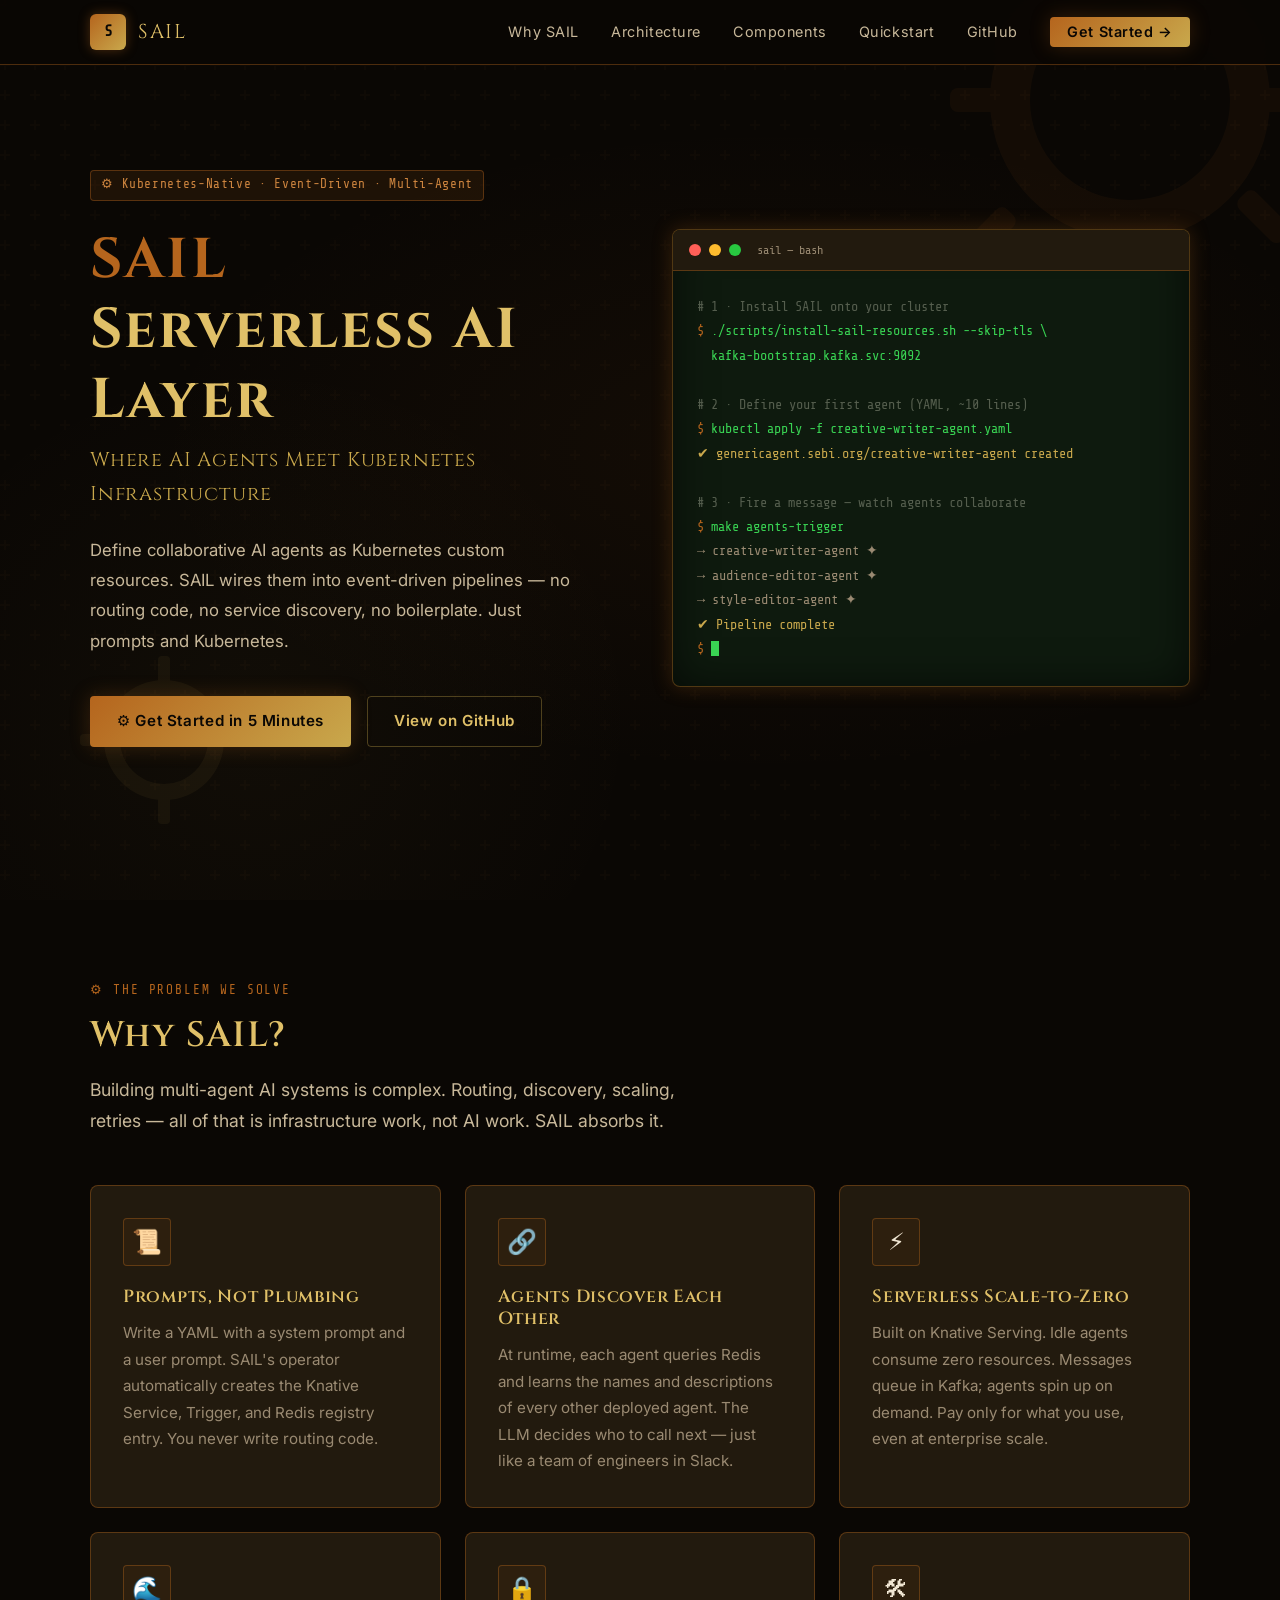
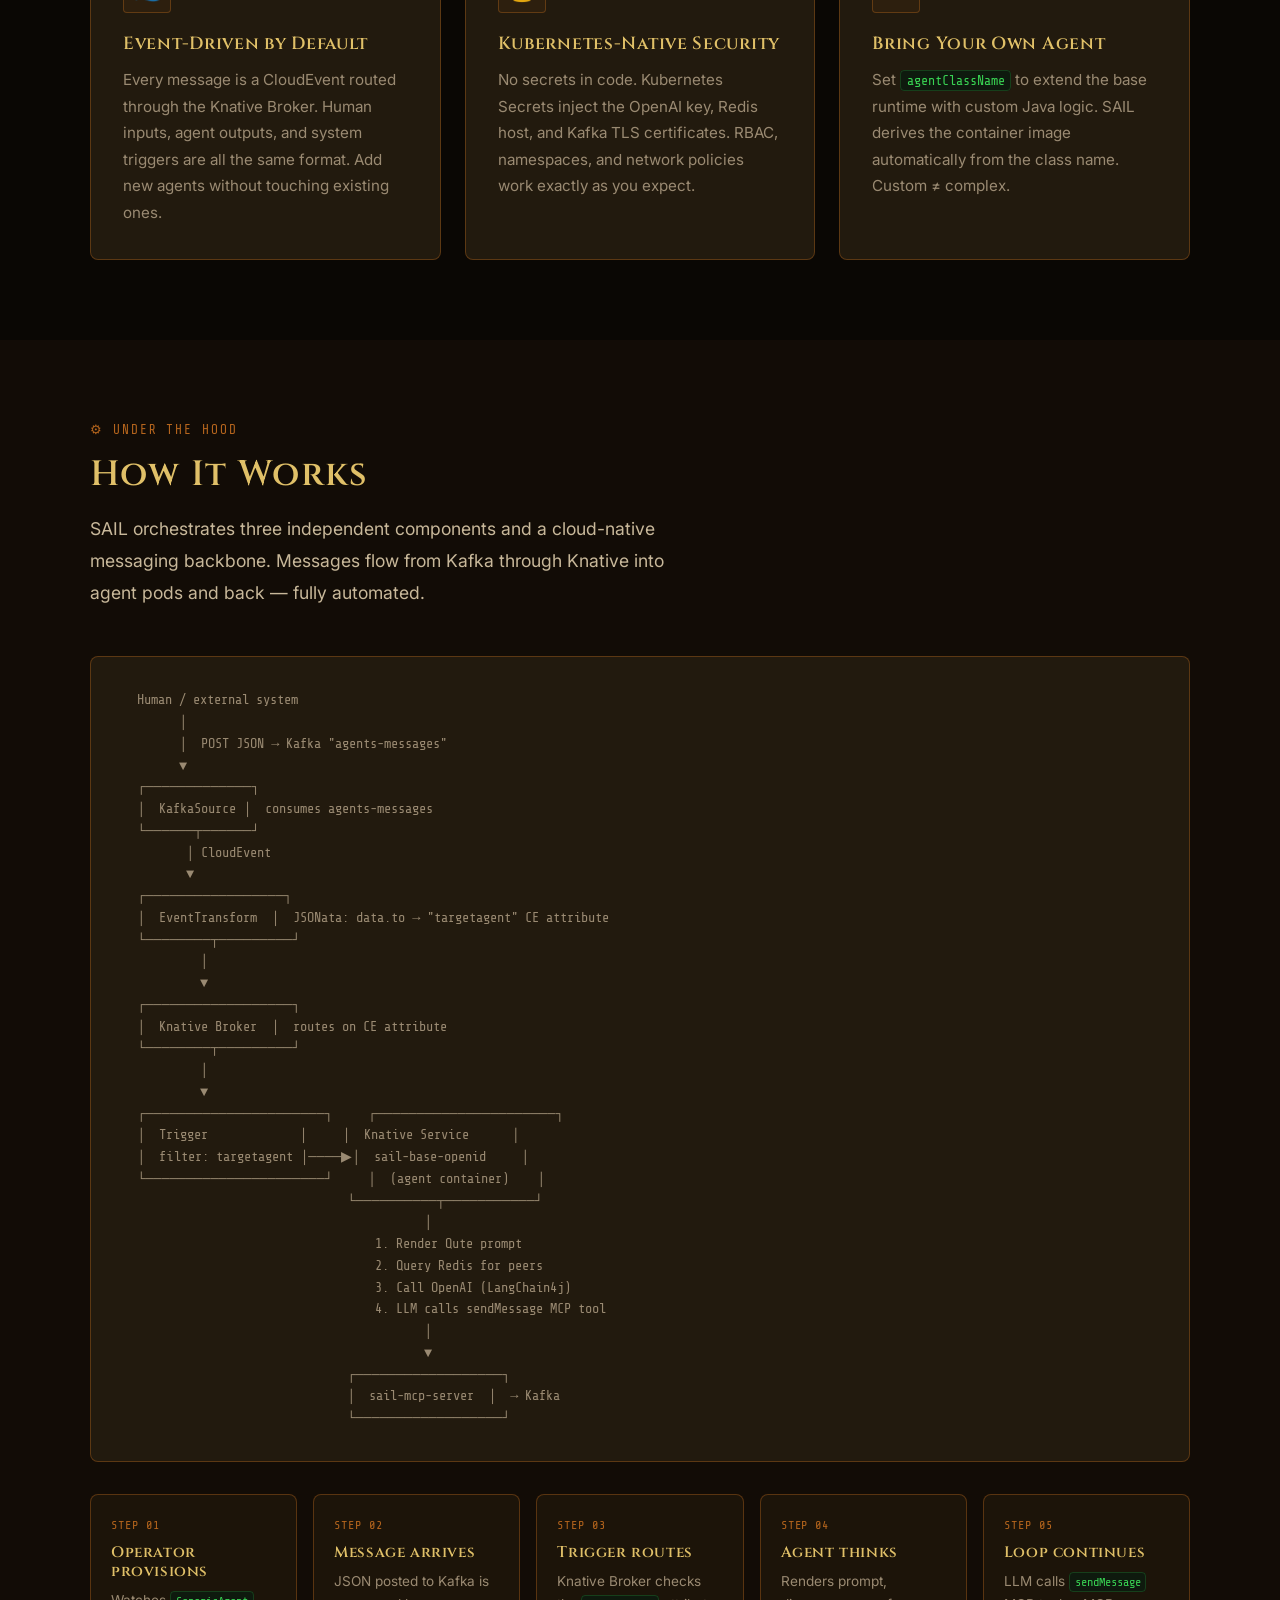
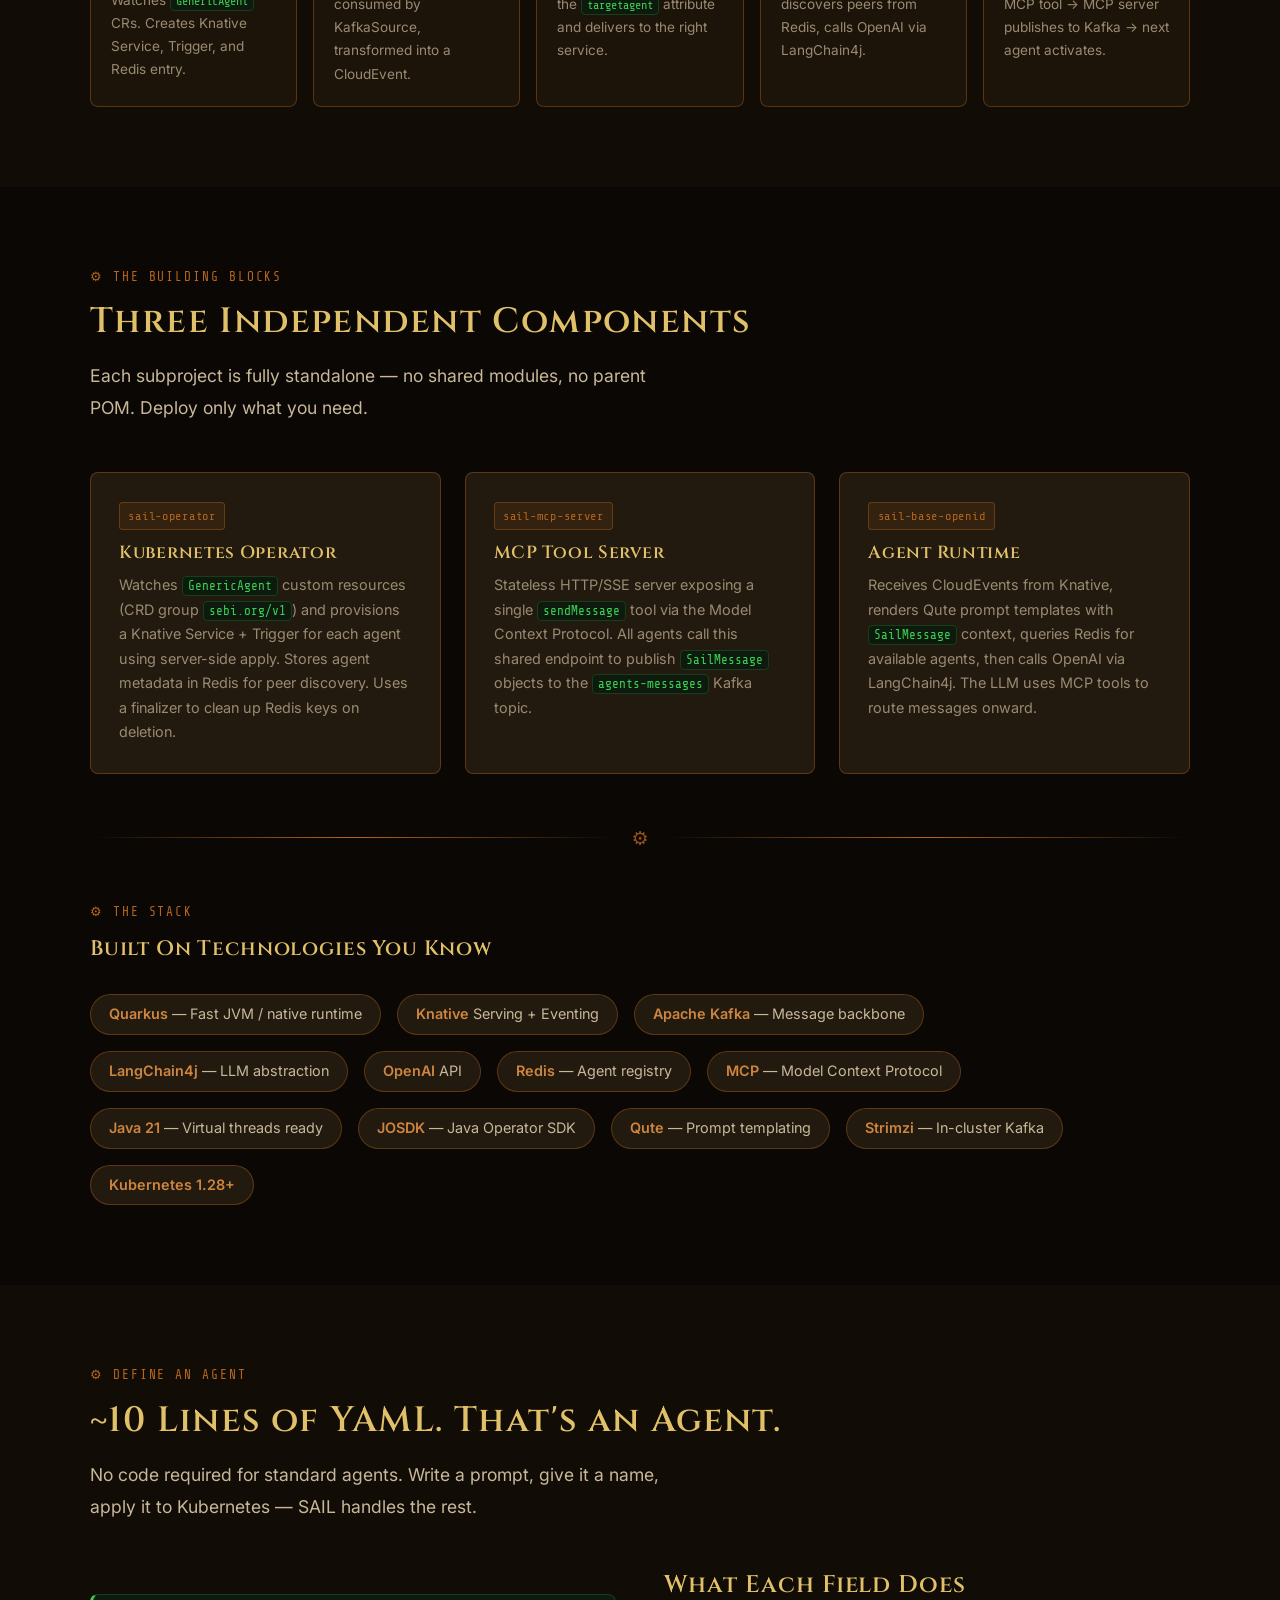
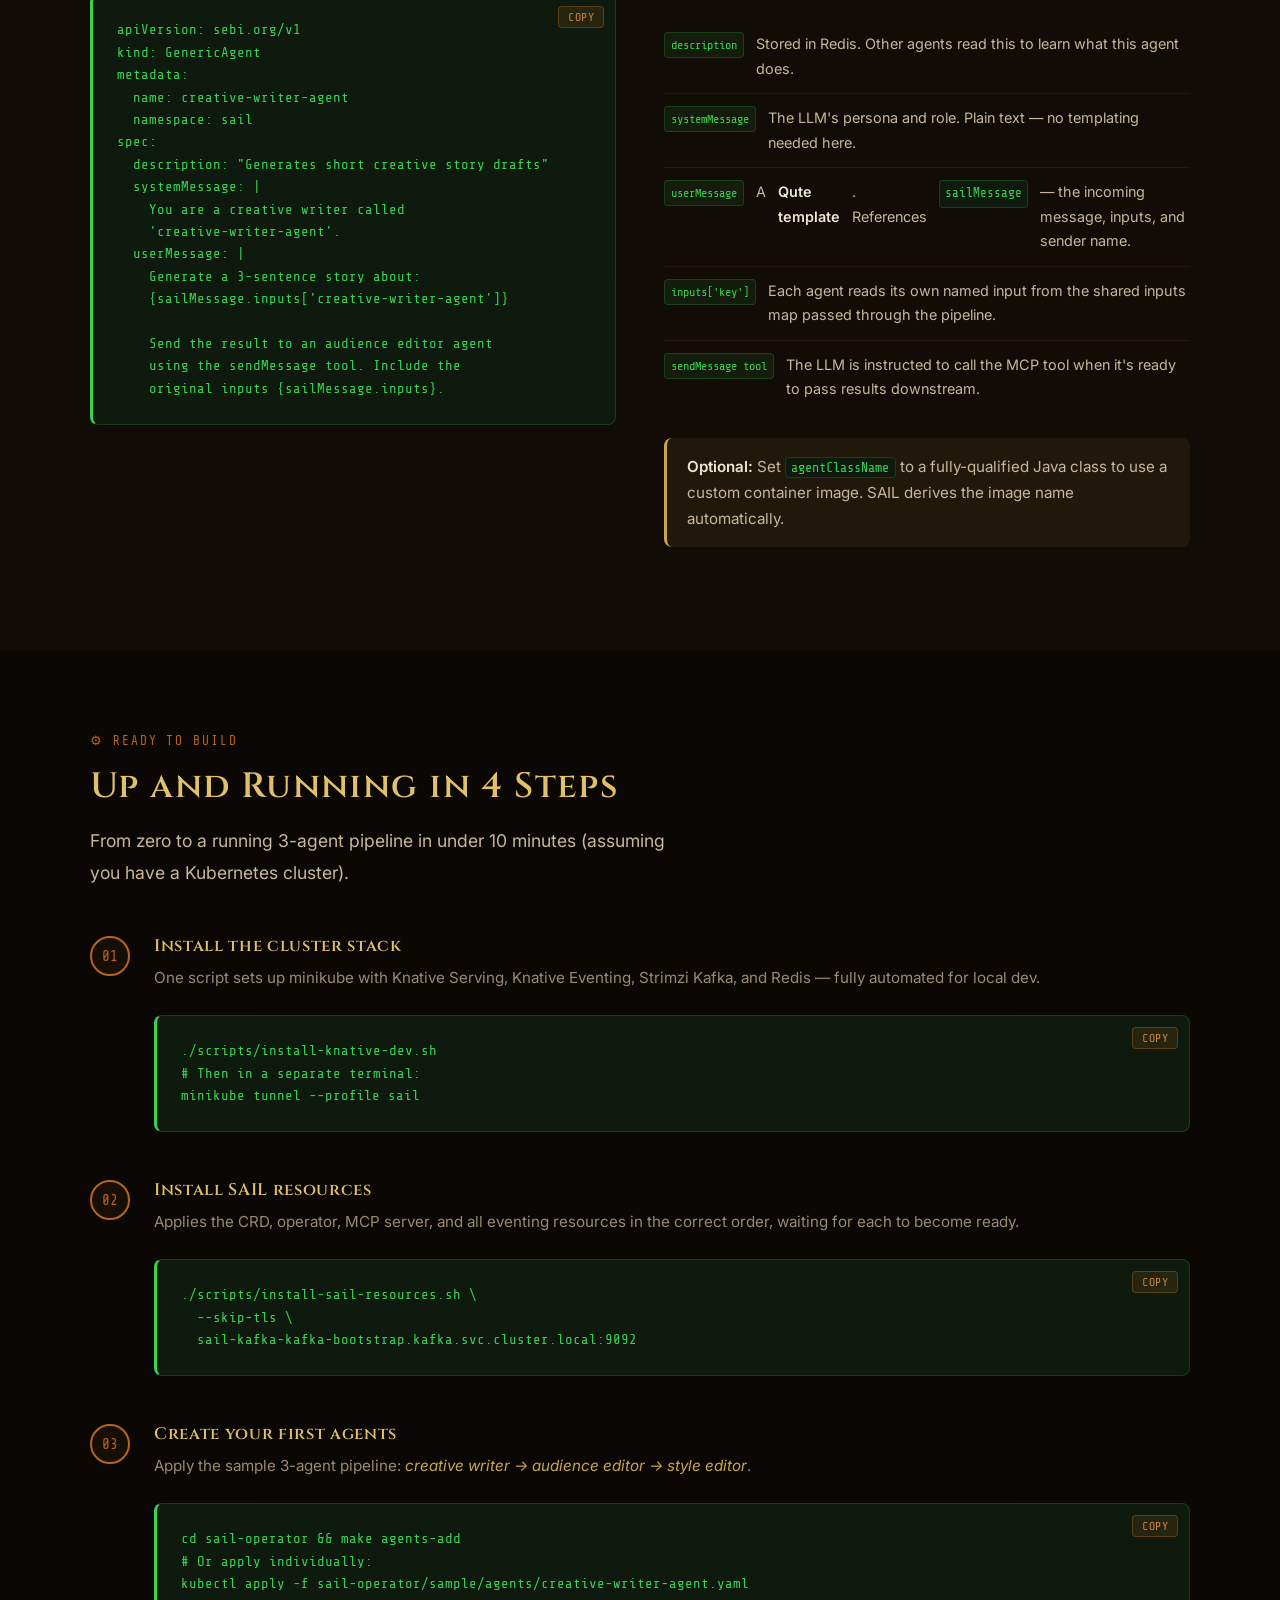
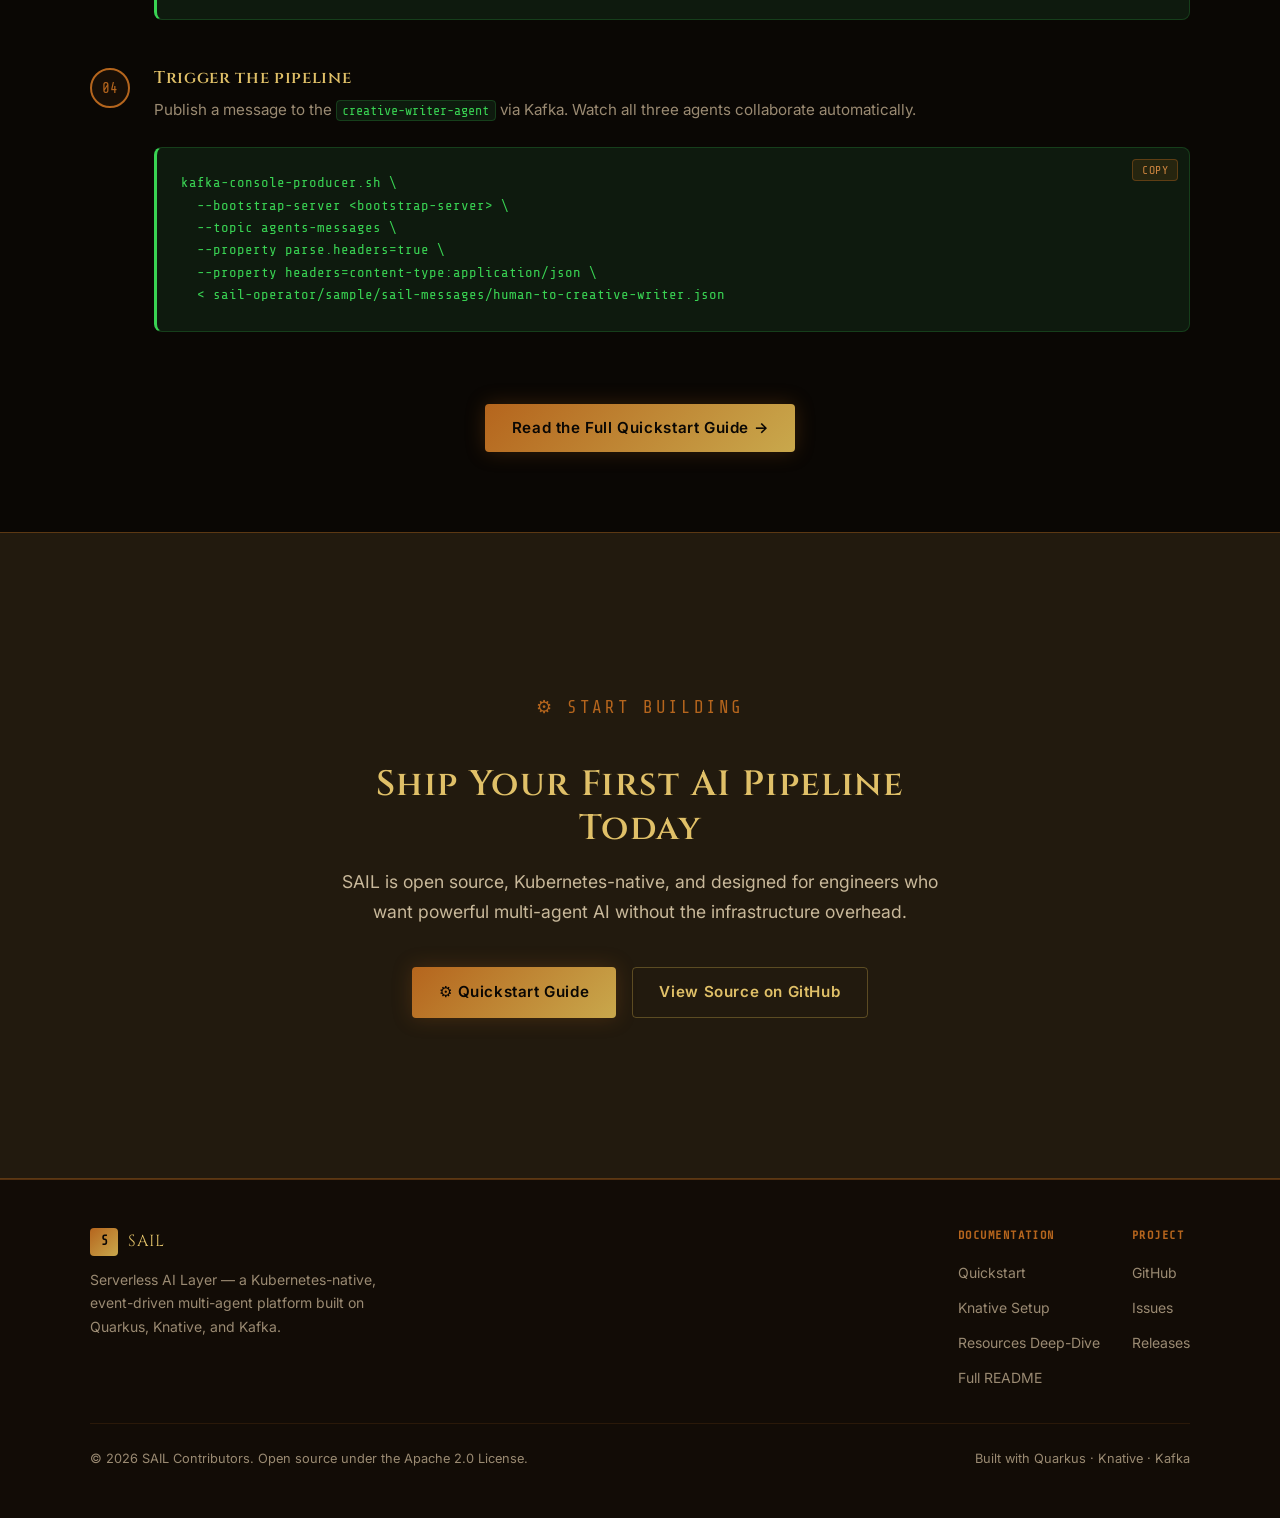
==== website/index.html @ fe6a8fc5 "Add GitHub Pages website with steampunk design Co-authored-by: sebastienblanc <335133+sebastienblanc" ====
<!DOCTYPE html>
<html lang="en">
<head>
  <meta charset="UTF-8" />
  <meta name="viewport" content="width=device-width, initial-scale=1.0" />
  <title>SAIL — Serverless AI Layer</title>
  <meta name="description" content="SAIL is a Kubernetes-native, event-driven multi-agent platform. Define AI agents as Kubernetes custom resources and wire them together into collaborative pipelines — no routing code, just prompts." />
  <meta property="og:title" content="SAIL — Serverless AI Layer" />
  <meta property="og:description" content="Kubernetes-native, event-driven multi-agent AI. Define agents as CRs. Wire them with prompts. Ship." />
  <meta property="og:type" content="website" />
  <link rel="stylesheet" href="assets/css/style.css" />
  <link rel="icon" href="data:image/svg+xml,<svg xmlns='http://www.w3.org/2000/svg' viewBox='0 0 100 100'><text y='.9em' font-size='90'>⚙️</text></svg>" />
</head>
<body>

  <!-- ── Navigation ─────────────────────────────────────── -->
  <nav class="nav" role="navigation" aria-label="Main navigation">
    <div class="nav-inner">
      <a href="index.html" class="nav-logo" aria-label="SAIL Home">
        <div class="nav-logo-mark">S</div>
        <span class="nav-logo-text">SAIL</span>
      </a>

      <ul class="nav-links" id="navLinks">
        <li><a href="#why">Why SAIL</a></li>
        <li><a href="#architecture">Architecture</a></li>
        <li><a href="#components">Components</a></li>
        <li><a href="quickstart.html">Quickstart</a></li>
        <li><a href="https://github.com/sail-oss/sail" target="_blank" rel="noopener">GitHub</a></li>
        <li><a href="quickstart.html" class="nav-cta">Get Started →</a></li>
      </ul>

      <button class="nav-menu-toggle" id="menuToggle" aria-label="Toggle menu" aria-expanded="false">
        <svg width="22" height="22" viewBox="0 0 22 22" fill="currentColor">
          <rect y="3" width="22" height="2" rx="1"/>
          <rect y="10" width="22" height="2" rx="1"/>
          <rect y="17" width="22" height="2" rx="1"/>
        </svg>
      </button>
    </div>
  </nav>

  <!-- ── Hero ───────────────────────────────────────────── -->
  <section class="hero" aria-labelledby="heroTitle">
    <div class="hero-bg" aria-hidden="true">
      <!-- Decorative gear SVGs -->
      <svg class="gear-decoration" style="width:400px;height:400px;top:-100px;right:-50px" viewBox="0 0 100 100" fill="none" xmlns="http://www.w3.org/2000/svg" aria-hidden="true">
        <path d="M50 15a35 35 0 1 1 0 70A35 35 0 0 1 50 15zm0 10a25 25 0 1 0 0 50 25 25 0 0 0 0-50z" fill="#b5651d"/>
        <rect x="47" y="5" width="6" height="15" rx="2" fill="#b5651d"/>
        <rect x="47" y="80" width="6" height="15" rx="2" fill="#b5651d"/>
        <rect x="5" y="47" width="15" height="6" rx="2" fill="#b5651d"/>
        <rect x="80" y="47" width="15" height="6" rx="2" fill="#b5651d"/>
        <rect x="18" y="18" width="6" height="15" rx="2" transform="rotate(-45 18 18)" fill="#b5651d"/>
        <rect x="76" y="18" width="6" height="15" rx="2" transform="rotate(45 76 18)" fill="#b5651d"/>
        <rect x="18" y="76" width="6" height="15" rx="2" transform="rotate(45 18 76)" fill="#b5651d"/>
        <rect x="76" y="76" width="6" height="15" rx="2" transform="rotate(-45 76 76)" fill="#b5651d"/>
      </svg>
      <svg class="gear-decoration reverse" style="width:200px;height:200px;bottom:60px;left:5%" viewBox="0 0 100 100" fill="none" xmlns="http://www.w3.org/2000/svg" aria-hidden="true">
        <path d="M50 20a30 30 0 1 1 0 60A30 30 0 0 1 50 20zm0 8a22 22 0 1 0 0 44 22 22 0 0 0 0-44z" fill="#c9a84c"/>
        <rect x="47" y="8" width="6" height="14" rx="2" fill="#c9a84c"/>
        <rect x="47" y="78" width="6" height="14" rx="2" fill="#c9a84c"/>
        <rect x="8" y="47" width="14" height="6" rx="2" fill="#c9a84c"/>
        <rect x="78" y="47" width="14" height="6" rx="2" fill="#c9a84c"/>
      </svg>
    </div>

    <div class="hero-inner">
      <div class="hero-text">
        <div class="hero-badge animate-in">
          <span class="hex-badge">⚙ Kubernetes-Native · Event-Driven · Multi-Agent</span>
        </div>
        <h1 class="hero-title animate-in animate-delay-1">
          <span class="accent">SAIL</span><br/>
          Serverless AI Layer
        </h1>
        <p class="hero-subtitle animate-in animate-delay-2">
          Where AI Agents Meet Kubernetes Infrastructure
        </p>
        <p class="hero-desc animate-in animate-delay-3">
          Define collaborative AI agents as Kubernetes custom resources.
          SAIL wires them into event-driven pipelines — no routing code,
          no service discovery, no boilerplate. Just prompts and Kubernetes.
        </p>
        <div class="hero-actions animate-in animate-delay-4">
          <a href="quickstart.html" class="btn btn-primary">
            ⚙ Get Started in 5 Minutes
          </a>
          <a href="https://github.com/sail-oss/sail" class="btn btn-outline" target="_blank" rel="noopener">
            View on GitHub
          </a>
        </div>
      </div>

      <div class="hero-terminal animate-in animate-delay-2" aria-label="Terminal demonstration" role="img">
        <div class="terminal-bar">
          <span class="terminal-dot red"></span>
          <span class="terminal-dot amber"></span>
          <span class="terminal-dot green"></span>
          <span class="terminal-title">sail — bash</span>
        </div>
        <div class="terminal-body">
          <div class="terminal-comment"># 1 · Install SAIL onto your cluster</div>
          <div><span class="terminal-prompt">$ </span><span class="terminal-cmd">./scripts/install-sail-resources.sh --skip-tls \</span></div>
          <div><span class="terminal-cmd">&nbsp;&nbsp;kafka-bootstrap.kafka.svc:9092</span></div>
          <div class="terminal-out">&nbsp;</div>
          <div class="terminal-comment"># 2 · Define your first agent (YAML, ~10 lines)</div>
          <div><span class="terminal-prompt">$ </span><span class="terminal-cmd">kubectl apply -f creative-writer-agent.yaml</span></div>
          <div class="terminal-success">✔ genericagent.sebi.org/creative-writer-agent created</div>
          <div class="terminal-out">&nbsp;</div>
          <div class="terminal-comment"># 3 · Fire a message — watch agents collaborate</div>
          <div><span class="terminal-prompt">$ </span><span class="terminal-cmd">make agents-trigger</span></div>
          <div class="terminal-out">→ creative-writer-agent ✦</div>
          <div class="terminal-out">→ audience-editor-agent ✦</div>
          <div class="terminal-out">→ style-editor-agent ✦</div>
          <div class="terminal-success">✔ Pipeline complete</div>
          <div><span class="terminal-prompt">$ </span><span class="terminal-cursor"></span></div>
        </div>
      </div>
    </div>
  </section>

  <!-- ── Why SAIL ────────────────────────────────────────── -->
  <section id="why" aria-labelledby="whyTitle">
    <div class="section-inner">
      <p class="section-label">⚙ The Problem We Solve</p>
      <h2 class="section-title" id="whyTitle">Why SAIL?</h2>
      <p class="section-subtitle">
        Building multi-agent AI systems is complex. Routing, discovery, scaling, retries —
        all of that is infrastructure work, not AI work. SAIL absorbs it.
      </p>

      <div class="why-grid">
        <div class="why-card">
          <div class="why-icon">📜</div>
          <h3>Prompts, Not Plumbing</h3>
          <p>
            Write a YAML with a system prompt and a user prompt.
            SAIL's operator automatically creates the Knative Service,
            Trigger, and Redis registry entry. You never write routing code.
          </p>
        </div>

        <div class="why-card">
          <div class="why-icon">🔗</div>
          <h3>Agents Discover Each Other</h3>
          <p>
            At runtime, each agent queries Redis and learns the names and
            descriptions of every other deployed agent. The LLM decides
            who to call next — just like a team of engineers in Slack.
          </p>
        </div>

        <div class="why-card">
          <div class="why-icon">⚡</div>
          <h3>Serverless Scale-to-Zero</h3>
          <p>
            Built on Knative Serving. Idle agents consume zero resources.
            Messages queue in Kafka; agents spin up on demand. Pay only
            for what you use, even at enterprise scale.
          </p>
        </div>

        <div class="why-card">
          <div class="why-icon">🌊</div>
          <h3>Event-Driven by Default</h3>
          <p>
            Every message is a CloudEvent routed through the Knative Broker.
            Human inputs, agent outputs, and system triggers are all the same
            format. Add new agents without touching existing ones.
          </p>
        </div>

        <div class="why-card">
          <div class="why-icon">🔒</div>
          <h3>Kubernetes-Native Security</h3>
          <p>
            No secrets in code. Kubernetes Secrets inject the OpenAI key,
            Redis host, and Kafka TLS certificates. RBAC, namespaces, and
            network policies work exactly as you expect.
          </p>
        </div>

        <div class="why-card">
          <div class="why-icon">🛠</div>
          <h3>Bring Your Own Agent</h3>
          <p>
            Set <code>agentClassName</code> to extend the base runtime
            with custom Java logic. SAIL derives the container image
            automatically from the class name. Custom ≠ complex.
          </p>
        </div>
      </div>
    </div>
  </section>

  <!-- ── Architecture ────────────────────────────────────── -->
  <section id="architecture" class="arch-section" aria-labelledby="archTitle">
    <div class="section-inner">
      <p class="section-label">⚙ Under the Hood</p>
      <h2 class="section-title" id="archTitle">How It Works</h2>
      <p class="section-subtitle">
        SAIL orchestrates three independent components and a cloud-native messaging backbone.
        Messages flow from Kafka through Knative into agent pods and back — fully automated.
      </p>

      <div class="arch-diagram" role="img" aria-label="Architecture diagram showing message flow from Kafka through Knative Eventing to agents and back">
<pre>  Human / external system
        │
        │  POST JSON → Kafka "agents-messages"
        ▼
  ┌─────────────┐
  │  KafkaSource │  consumes agents-messages
  └──────┬──────┘
         │ CloudEvent
         ▼
  ┌─────────────────┐
  │  EventTransform  │  JSONata: data.to → "targetagent" CE attribute
  └────────┬─────────┘
           │
           ▼
  ┌──────────────────┐
  │  Knative Broker  │  routes on CE attribute
  └────────┬─────────┘
           │
           ▼
  ┌──────────────────────┐     ┌──────────────────────┐
  │  Trigger             │     │  Knative Service      │
  │  filter: targetagent │────▶│  sail-base-openid     │
  └──────────────────────┘     │  (agent container)    │
                                └──────────┬───────────┘
                                           │
                                    1. Render Qute prompt
                                    2. Query Redis for peers
                                    3. Call OpenAI (LangChain4j)
                                    4. LLM calls sendMessage MCP tool
                                           │
                                           ▼
                                ┌──────────────────┐
                                │  sail-mcp-server  │  → Kafka
                                └──────────────────┘</pre>
      </div>

      <div class="arch-flow">
        <div class="flow-step">
          <span class="flow-step-num">STEP 01</span>
          <h4>Operator provisions</h4>
          <p>Watches <code>GenericAgent</code> CRs. Creates Knative Service, Trigger, and Redis entry.</p>
        </div>
        <div class="flow-step">
          <span class="flow-step-num">STEP 02</span>
          <h4>Message arrives</h4>
          <p>JSON posted to Kafka is consumed by KafkaSource, transformed into a CloudEvent.</p>
        </div>
        <div class="flow-step">
          <span class="flow-step-num">STEP 03</span>
          <h4>Trigger routes</h4>
          <p>Knative Broker checks the <code>targetagent</code> attribute and delivers to the right service.</p>
        </div>
        <div class="flow-step">
          <span class="flow-step-num">STEP 04</span>
          <h4>Agent thinks</h4>
          <p>Renders prompt, discovers peers from Redis, calls OpenAI via LangChain4j.</p>
        </div>
        <div class="flow-step">
          <span class="flow-step-num">STEP 05</span>
          <h4>Loop continues</h4>
          <p>LLM calls <code>sendMessage</code> MCP tool → MCP server publishes to Kafka → next agent activates.</p>
        </div>
      </div>
    </div>
  </section>

  <!-- ── Components ──────────────────────────────────────── -->
  <section id="components" aria-labelledby="componentsTitle">
    <div class="section-inner">
      <p class="section-label">⚙ The Building Blocks</p>
      <h2 class="section-title" id="componentsTitle">Three Independent Components</h2>
      <p class="section-subtitle">
        Each subproject is fully standalone — no shared modules, no parent POM.
        Deploy only what you need.
      </p>

      <div class="components-grid">
        <div class="component-card">
          <span class="component-tag">sail-operator</span>
          <h3>Kubernetes Operator</h3>
          <p>
            Watches <code>GenericAgent</code> custom resources (CRD group <code>sebi.org/v1</code>)
            and provisions a Knative Service + Trigger for each agent using server-side apply.
            Stores agent metadata in Redis for peer discovery. Uses a finalizer to clean up
            Redis keys on deletion.
          </p>
        </div>

        <div class="component-card">
          <span class="component-tag">sail-mcp-server</span>
          <h3>MCP Tool Server</h3>
          <p>
            Stateless HTTP/SSE server exposing a single <code>sendMessage</code> tool via the
            Model Context Protocol. All agents call this shared endpoint to publish
            <code>SailMessage</code> objects to the <code>agents-messages</code> Kafka topic.
          </p>
        </div>

        <div class="component-card">
          <span class="component-tag">sail-base-openid</span>
          <h3>Agent Runtime</h3>
          <p>
            Receives CloudEvents from Knative, renders Qute prompt templates with <code>SailMessage</code>
            context, queries Redis for available agents, then calls OpenAI via LangChain4j.
            The LLM uses MCP tools to route messages onward.
          </p>
        </div>
      </div>

      <div class="steam-divider" aria-hidden="true">
        <span class="steam-divider-icon">⚙</span>
      </div>

      <p class="section-label">⚙ The Stack</p>
      <h3 style="margin-bottom:1rem;font-size:1.3rem">Built On Technologies You Know</h3>
      <div class="stack-grid">
        <span class="stack-pill"><strong>Quarkus</strong> — Fast JVM / native runtime</span>
        <span class="stack-pill"><strong>Knative</strong> Serving + Eventing</span>
        <span class="stack-pill"><strong>Apache Kafka</strong> — Message backbone</span>
        <span class="stack-pill"><strong>LangChain4j</strong> — LLM abstraction</span>
        <span class="stack-pill"><strong>OpenAI</strong> API</span>
        <span class="stack-pill"><strong>Redis</strong> — Agent registry</span>
        <span class="stack-pill"><strong>MCP</strong> — Model Context Protocol</span>
        <span class="stack-pill"><strong>Java 21</strong> — Virtual threads ready</span>
        <span class="stack-pill"><strong>JOSDK</strong> — Java Operator SDK</span>
        <span class="stack-pill"><strong>Qute</strong> — Prompt templating</span>
        <span class="stack-pill"><strong>Strimzi</strong> — In-cluster Kafka</span>
        <span class="stack-pill"><strong>Kubernetes 1.28+</strong></span>
      </div>
    </div>
  </section>

  <!-- ── GenericAgent YAML ────────────────────────────────── -->
  <section id="agent-yaml" class="yaml-section" aria-labelledby="yamlTitle">
    <div class="section-inner">
      <p class="section-label">⚙ Define an Agent</p>
      <h2 class="section-title" id="yamlTitle">~10 Lines of YAML. That's an Agent.</h2>
      <p class="section-subtitle">
        No code required for standard agents. Write a prompt, give it a name,
        apply it to Kubernetes — SAIL handles the rest.
      </p>

      <div class="yaml-split">
        <div>
          <div class="code-block-wrap">
            <pre><code class="language-yaml">apiVersion: sebi.org/v1
kind: GenericAgent
metadata:
  name: creative-writer-agent
  namespace: sail
spec:
  description: "Generates short creative story drafts"
  systemMessage: |
    You are a creative writer called
    'creative-writer-agent'.
  userMessage: |
    Generate a 3-sentence story about:
    {sailMessage.inputs['creative-writer-agent']}

    Send the result to an audience editor agent
    using the sendMessage tool. Include the
    original inputs {sailMessage.inputs}.</code></pre>
            <button class="copy-btn" data-target="yaml-example" aria-label="Copy YAML to clipboard">COPY</button>
          </div>
        </div>

        <div>
          <h3 style="margin-bottom:1.25rem">What Each Field Does</h3>
          <ul class="yaml-annotation">
            <li>
              <span class="tag">description</span>
              Stored in Redis. Other agents read this to learn what this agent does.
            </li>
            <li>
              <span class="tag">systemMessage</span>
              The LLM's persona and role. Plain text — no templating needed here.
            </li>
            <li>
              <span class="tag">userMessage</span>
              A <strong>Qute template</strong>. References <code>sailMessage</code> — the incoming message, inputs, and sender name.
            </li>
            <li>
              <span class="tag">inputs['key']</span>
              Each agent reads its own named input from the shared inputs map passed through the pipeline.
            </li>
            <li>
              <span class="tag">sendMessage tool</span>
              The LLM is instructed to call the MCP tool when it's ready to pass results downstream.
            </li>
          </ul>

          <div class="note" style="margin-top:1.5rem">
            <strong>Optional:</strong> Set <code>agentClassName</code> to a fully-qualified Java class
            to use a custom container image. SAIL derives the image name automatically.
          </div>
        </div>
      </div>
    </div>
  </section>

  <!-- ── Quickstart Preview ──────────────────────────────── -->
  <section id="quickstart-preview" aria-labelledby="qsPreviewTitle">
    <div class="section-inner">
      <p class="section-label">⚙ Ready to Build</p>
      <h2 class="section-title" id="qsPreviewTitle">Up and Running in 4 Steps</h2>
      <p class="section-subtitle">
        From zero to a running 3-agent pipeline in under 10 minutes
        (assuming you have a Kubernetes cluster).
      </p>

      <div class="quickstart-steps">
        <div class="qs-step">
          <div class="qs-num">01</div>
          <div class="qs-content">
            <h3>Install the cluster stack</h3>
            <p>
              One script sets up minikube with Knative Serving, Knative Eventing,
              Strimzi Kafka, and Redis — fully automated for local dev.
            </p>
            <div class="code-block-wrap">
              <pre><code>./scripts/install-knative-dev.sh
# Then in a separate terminal:
minikube tunnel --profile sail</code></pre>
              <button class="copy-btn" aria-label="Copy step 1 commands">COPY</button>
            </div>
          </div>
        </div>

        <div class="qs-step">
          <div class="qs-num">02</div>
          <div class="qs-content">
            <h3>Install SAIL resources</h3>
            <p>
              Applies the CRD, operator, MCP server, and all eventing resources
              in the correct order, waiting for each to become ready.
            </p>
            <div class="code-block-wrap">
              <pre><code>./scripts/install-sail-resources.sh \
  --skip-tls \
  sail-kafka-kafka-bootstrap.kafka.svc.cluster.local:9092</code></pre>
              <button class="copy-btn" aria-label="Copy step 2 commands">COPY</button>
            </div>
          </div>
        </div>

        <div class="qs-step">
          <div class="qs-num">03</div>
          <div class="qs-content">
            <h3>Create your first agents</h3>
            <p>
              Apply the sample 3-agent pipeline: <em>creative writer → audience editor → style editor</em>.
            </p>
            <div class="code-block-wrap">
              <pre><code>cd sail-operator && make agents-add
# Or apply individually:
kubectl apply -f sail-operator/sample/agents/creative-writer-agent.yaml</code></pre>
              <button class="copy-btn" aria-label="Copy step 3 commands">COPY</button>
            </div>
          </div>
        </div>

        <div class="qs-step">
          <div class="qs-num">04</div>
          <div class="qs-content">
            <h3>Trigger the pipeline</h3>
            <p>
              Publish a message to the <code>creative-writer-agent</code> via Kafka.
              Watch all three agents collaborate automatically.
            </p>
            <div class="code-block-wrap">
              <pre><code>kafka-console-producer.sh \
  --bootstrap-server &lt;bootstrap-server&gt; \
  --topic agents-messages \
  --property parse.headers=true \
  --property headers=content-type:application/json \
  &lt; sail-operator/sample/sail-messages/human-to-creative-writer.json</code></pre>
              <button class="copy-btn" aria-label="Copy step 4 commands">COPY</button>
            </div>
          </div>
        </div>
      </div>

      <div style="text-align:center;margin-top:3rem">
        <a href="quickstart.html" class="btn btn-primary">
          Read the Full Quickstart Guide →
        </a>
      </div>
    </div>
  </section>

  <!-- ── CTA ─────────────────────────────────────────────── -->
  <section class="cta-section" aria-labelledby="ctaTitle">
    <div class="cta-inner">
      <p class="section-label" style="text-align:center">⚙ Start Building</p>
      <h2 id="ctaTitle">Ship Your First AI Pipeline Today</h2>
      <p>
        SAIL is open source, Kubernetes-native, and designed for engineers
        who want powerful multi-agent AI without the infrastructure overhead.
      </p>
      <div class="cta-actions">
        <a href="quickstart.html" class="btn btn-primary">⚙ Quickstart Guide</a>
        <a href="https://github.com/sail-oss/sail" class="btn btn-outline" target="_blank" rel="noopener">
          View Source on GitHub
        </a>
      </div>
    </div>
  </section>

  <!-- ── Footer ──────────────────────────────────────────── -->
  <footer class="footer">
    <div class="footer-inner">
      <div class="footer-brand">
        <div class="footer-logo">
          <div class="footer-logo-mark">S</div>
          <span class="footer-logo-text">SAIL</span>
        </div>
        <p class="footer-desc">
          Serverless AI Layer — a Kubernetes-native, event-driven multi-agent platform
          built on Quarkus, Knative, and Kafka.
        </p>
      </div>

      <div class="footer-links">
        <div class="footer-link-group">
          <h4>Documentation</h4>
          <ul>
            <li><a href="quickstart.html">Quickstart</a></li>
            <li><a href="https://github.com/sail-oss/sail/blob/main/docs/knative-installation.md" target="_blank" rel="noopener">Knative Setup</a></li>
            <li><a href="https://github.com/sail-oss/sail/blob/main/docs/sail-resources.md" target="_blank" rel="noopener">Resources Deep-Dive</a></li>
            <li><a href="https://github.com/sail-oss/sail/blob/main/README.md" target="_blank" rel="noopener">Full README</a></li>
          </ul>
        </div>
        <div class="footer-link-group">
          <h4>Project</h4>
          <ul>
            <li><a href="https://github.com/sail-oss/sail" target="_blank" rel="noopener">GitHub</a></li>
            <li><a href="https://github.com/sail-oss/sail/issues" target="_blank" rel="noopener">Issues</a></li>
            <li><a href="https://github.com/sail-oss/sail/releases" target="_blank" rel="noopener">Releases</a></li>
          </ul>
        </div>
      </div>
    </div>

    <div class="footer-bottom">
      <p>© 2026 SAIL Contributors. Open source under the Apache 2.0 License.</p>
      <p>Built with Quarkus · Knative · Kafka</p>
    </div>
  </footer>

  <script src="assets/js/main.js"></script>
</body>
</html>
---- website/assets/css/style.css ----
/* ============================================================
   SAIL — Steampunk-Modern Stylesheet
   Palette: void black, copper, brass, parchment, amber
   ============================================================ */

/* ── Fonts ─────────────────────────────────────────────────── */
@import url('https://fonts.googleapis.com/css2?family=Cinzel:wght@400;600;700&family=Share+Tech+Mono&family=Inter:wght@300;400;500;600&display=swap');

/* ── CSS Custom Properties ──────────────────────────────────── */
:root {
  --bg-void:        #0a0704;
  --bg-dark:        #120c06;
  --bg-mid:         #1c1409;
  --bg-panel:       #221a0e;
  --bg-panel-hover: #2e2310;
  --bg-code:        #0e1a0e;

  --copper:         #b5651d;
  --copper-light:   #cd853f;
  --copper-bright:  #d2691e;
  --brass:          #c9a84c;
  --brass-light:    #e0c068;
  --gold:           #d4a843;

  --parchment:      #f0e6d3;
  --parchment-dim:  #c8b89a;
  --parchment-muted:#9a8a72;

  --amber:          #ffb000;
  --green-term:     #39d353;
  --red-steam:      #c0392b;

  --border-copper:  rgba(181, 101, 29, 0.4);
  --border-brass:   rgba(201, 168, 76, 0.35);

  --shadow-copper:  0 0 20px rgba(181, 101, 29, 0.25);
  --shadow-brass:   0 0 30px rgba(201, 168, 76, 0.15);

  --radius:         4px;
  --radius-lg:      8px;
  --transition:     0.25s ease;
  --font-body:      'Inter', system-ui, sans-serif;
  --font-heading:   'Cinzel', serif;
  --font-mono:      'Share Tech Mono', 'Fira Code', monospace;
}

/* ── Reset & Base ───────────────────────────────────────────── */
*, *::before, *::after { box-sizing: border-box; margin: 0; padding: 0; }

html { scroll-behavior: smooth; font-size: 16px; }

body {
  font-family: var(--font-body);
  background-color: var(--bg-void);
  color: var(--parchment);
  line-height: 1.7;
  overflow-x: hidden;
}

/* ── Scrollbar ──────────────────────────────────────────────── */
::-webkit-scrollbar { width: 8px; }
::-webkit-scrollbar-track { background: var(--bg-dark); }
::-webkit-scrollbar-thumb { background: var(--copper); border-radius: 4px; }
::-webkit-scrollbar-thumb:hover { background: var(--copper-light); }

/* ── Selection ──────────────────────────────────────────────── */
::selection { background: var(--copper); color: var(--bg-void); }

/* ── Typography ─────────────────────────────────────────────── */
h1, h2, h3, h4 {
  font-family: var(--font-heading);
  color: var(--brass-light);
  letter-spacing: 0.04em;
  line-height: 1.25;
}

h1 { font-size: clamp(2rem, 5vw, 3.5rem); font-weight: 700; }
h2 { font-size: clamp(1.5rem, 3vw, 2.2rem); font-weight: 600; }
h3 { font-size: clamp(1.1rem, 2vw, 1.5rem); font-weight: 600; }
h4 { font-size: 1.1rem; font-weight: 600; color: var(--brass); }

p { color: var(--parchment-dim); margin-bottom: 1rem; }

a {
  color: var(--copper-light);
  text-decoration: none;
  transition: color var(--transition);
}
a:hover { color: var(--brass-light); }

strong { color: var(--parchment); font-weight: 600; }
em { color: var(--brass); font-style: italic; }

code {
  font-family: var(--font-mono);
  background: var(--bg-code);
  color: var(--green-term);
  padding: 0.15em 0.4em;
  border-radius: var(--radius);
  font-size: 0.88em;
  border: 1px solid rgba(57, 211, 83, 0.2);
}

pre {
  background: var(--bg-code);
  border: 1px solid rgba(57, 211, 83, 0.2);
  border-left: 3px solid var(--green-term);
  border-radius: var(--radius-lg);
  padding: 1.5rem;
  overflow-x: auto;
  font-family: var(--font-mono);
  font-size: 0.875rem;
  line-height: 1.6;
  position: relative;
  margin: 1.5rem 0;
}

pre code {
  background: none;
  border: none;
  padding: 0;
  color: var(--green-term);
  font-size: inherit;
}

/* ── Steampunk Gear Decoration ──────────────────────────────── */
.gear-decoration {
  position: absolute;
  opacity: 0.06;
  pointer-events: none;
  animation: gear-spin 40s linear infinite;
}
.gear-decoration.reverse { animation-direction: reverse; animation-duration: 30s; }

@keyframes gear-spin { from { transform: rotate(0deg); } to { transform: rotate(360deg); } }

/* ── Rivet Pattern ──────────────────────────────────────────── */
.rivets {
  display: flex;
  align-items: center;
  gap: 0.6rem;
  margin: 0.75rem 0;
}
.rivet {
  width: 8px; height: 8px;
  border-radius: 50%;
  background: radial-gradient(circle at 30% 30%, var(--brass-light), var(--copper));
  box-shadow: 0 0 4px var(--copper);
  flex-shrink: 0;
}
.rivet-line {
  flex: 1;
  height: 1px;
  background: linear-gradient(90deg, transparent, var(--border-copper), transparent);
}

/* ── Steam Divider ──────────────────────────────────────────── */
.steam-divider {
  display: flex;
  align-items: center;
  gap: 1rem;
  margin: 3rem 0;
}
.steam-divider::before, .steam-divider::after {
  content: '';
  flex: 1;
  height: 1px;
  background: linear-gradient(90deg, transparent, var(--copper), transparent);
}
.steam-divider-icon {
  color: var(--copper);
  font-size: 1.2rem;
  opacity: 0.8;
}

/* ── Hex Badge ──────────────────────────────────────────────── */
.hex-badge {
  display: inline-flex;
  align-items: center;
  gap: 0.5rem;
  background: rgba(181, 101, 29, 0.12);
  border: 1px solid var(--border-copper);
  color: var(--copper-light);
  font-family: var(--font-mono);
  font-size: 0.8rem;
  padding: 0.3em 0.8em;
  border-radius: var(--radius);
  letter-spacing: 0.05em;
}

/* ── Navigation ─────────────────────────────────────────────── */
.nav {
  position: fixed;
  top: 0; left: 0; right: 0;
  z-index: 1000;
  background: rgba(10, 7, 4, 0.92);
  backdrop-filter: blur(12px);
  border-bottom: 1px solid var(--border-copper);
  padding: 0 2rem;
}

.nav-inner {
  max-width: 1100px;
  margin: 0 auto;
  display: flex;
  align-items: center;
  justify-content: space-between;
  height: 64px;
}

.nav-logo {
  display: flex;
  align-items: center;
  gap: 0.75rem;
  text-decoration: none;
}

.nav-logo-mark {
  width: 36px; height: 36px;
  background: linear-gradient(135deg, var(--copper) 0%, var(--brass) 100%);
  border-radius: 6px;
  display: flex;
  align-items: center;
  justify-content: center;
  font-family: var(--font-mono);
  font-weight: 700;
  font-size: 1rem;
  color: var(--bg-void);
  flex-shrink: 0;
  box-shadow: 0 0 12px rgba(181, 101, 29, 0.4);
}

.nav-logo-text {
  font-family: var(--font-heading);
  font-size: 1.25rem;
  color: var(--brass-light);
  letter-spacing: 0.08em;
}

.nav-links {
  display: flex;
  align-items: center;
  gap: 2rem;
  list-style: none;
}

.nav-links a {
  color: var(--parchment-dim);
  font-size: 0.9rem;
  letter-spacing: 0.04em;
  transition: color var(--transition);
  position: relative;
}

.nav-links a::after {
  content: '';
  position: absolute;
  bottom: -3px; left: 0; right: 0;
  height: 1px;
  background: var(--copper);
  transform: scaleX(0);
  transition: transform var(--transition);
}

.nav-links a:hover { color: var(--brass-light); }
.nav-links a:hover::after { transform: scaleX(1); }

.nav-cta {
  background: linear-gradient(135deg, var(--copper) 0%, var(--brass) 100%) !important;
  color: var(--bg-void) !important;
  font-weight: 600 !important;
  padding: 0.45em 1.2em !important;
  border-radius: var(--radius) !important;
  box-shadow: var(--shadow-copper) !important;
  transition: transform var(--transition), box-shadow var(--transition) !important;
}
.nav-cta::after { display: none !important; }
.nav-cta:hover {
  transform: translateY(-1px) !important;
  box-shadow: 0 0 24px rgba(181, 101, 29, 0.5) !important;
}

.nav-menu-toggle {
  display: none;
  background: none;
  border: none;
  cursor: pointer;
  padding: 0.5rem;
  color: var(--parchment-dim);
}

/* ── Hero Section ───────────────────────────────────────────── */
.hero {
  min-height: 100vh;
  display: flex;
  align-items: center;
  position: relative;
  overflow: hidden;
  padding: 5rem 2rem 4rem;
}

.hero-bg {
  position: absolute;
  inset: 0;
  background:
    radial-gradient(ellipse 80% 60% at 60% 50%, rgba(181, 101, 29, 0.06) 0%, transparent 60%),
    radial-gradient(ellipse 60% 80% at 20% 80%, rgba(201, 168, 76, 0.04) 0%, transparent 50%),
    url("data:image/svg+xml,%3Csvg width='60' height='60' viewBox='0 0 60 60' xmlns='http://www.w3.org/2000/svg'%3E%3Cg fill='none' fill-rule='evenodd'%3E%3Cg fill='%23b5651d' fill-opacity='0.03'%3E%3Cpath d='M36 34v-4h-2v4h-4v2h4v4h2v-4h4v-2h-4zm0-30V0h-2v4h-4v2h4v4h2V6h4V4h-4zM6 34v-4H4v4H0v2h4v4h2v-4h4v-2H6zM6 4V0H4v4H0v2h4v4h2V6h4V4H6z'/%3E%3C/g%3E%3C/g%3E%3C/svg%3E");
}

.hero-inner {
  max-width: 1100px;
  margin: 0 auto;
  display: grid;
  grid-template-columns: 1fr 1fr;
  gap: 4rem;
  align-items: center;
  position: relative;
  z-index: 1;
}

.hero-badge {
  margin-bottom: 1.5rem;
}

.hero-title {
  margin-bottom: 0.5rem;
}

.hero-title .accent { color: var(--copper); }

.hero-subtitle {
  font-size: clamp(1rem, 2vw, 1.25rem);
  color: var(--brass);
  font-family: var(--font-heading);
  margin-bottom: 1.5rem;
  letter-spacing: 0.04em;
}

.hero-desc {
  font-size: 1.05rem;
  color: var(--parchment-dim);
  line-height: 1.8;
  margin-bottom: 2.5rem;
  max-width: 480px;
}

.hero-actions {
  display: flex;
  gap: 1rem;
  flex-wrap: wrap;
}

/* ── Buttons ─────────────────────────────────────────────────── */
.btn {
  display: inline-flex;
  align-items: center;
  gap: 0.5rem;
  padding: 0.75em 1.75em;
  border-radius: var(--radius);
  font-size: 0.95rem;
  font-weight: 600;
  letter-spacing: 0.04em;
  transition: transform var(--transition), box-shadow var(--transition);
  cursor: pointer;
  border: none;
  text-decoration: none;
}

.btn-primary {
  background: linear-gradient(135deg, var(--copper) 0%, var(--brass) 100%);
  color: var(--bg-void);
  box-shadow: var(--shadow-copper);
}
.btn-primary:hover {
  color: var(--bg-void);
  transform: translateY(-2px);
  box-shadow: 0 0 32px rgba(181, 101, 29, 0.5);
}

.btn-outline {
  background: transparent;
  color: var(--brass-light);
  border: 1px solid var(--border-brass);
}
.btn-outline:hover {
  color: var(--brass-light);
  border-color: var(--brass);
  background: rgba(201, 168, 76, 0.08);
  transform: translateY(-2px);
}

/* ── Hero Terminal ──────────────────────────────────────────── */
.hero-terminal {
  background: var(--bg-code);
  border: 1px solid var(--border-copper);
  border-radius: var(--radius-lg);
  overflow: hidden;
  box-shadow: var(--shadow-copper), inset 0 0 40px rgba(0, 0, 0, 0.6);
}

.terminal-bar {
  background: var(--bg-panel);
  border-bottom: 1px solid var(--border-copper);
  padding: 0.6rem 1rem;
  display: flex;
  align-items: center;
  gap: 0.5rem;
}

.terminal-dot {
  width: 12px; height: 12px;
  border-radius: 50%;
  flex-shrink: 0;
}
.terminal-dot.red   { background: #ff5f57; }
.terminal-dot.amber { background: #febc2e; }
.terminal-dot.green { background: #28c840; }

.terminal-title {
  font-family: var(--font-mono);
  font-size: 0.75rem;
  color: var(--parchment-muted);
  margin-left: 0.5rem;
}

.terminal-body {
  padding: 1.5rem;
  font-family: var(--font-mono);
  font-size: 0.85rem;
  line-height: 1.8;
}

.terminal-comment { color: #555e4e; }
.terminal-cmd     { color: var(--green-term); }
.terminal-prompt  { color: var(--copper); }
.terminal-out     { color: var(--parchment-muted); }
.terminal-success { color: var(--brass); }
.terminal-cursor  {
  display: inline-block;
  width: 8px; height: 1.1em;
  background: var(--green-term);
  vertical-align: text-bottom;
  animation: blink 1s step-end infinite;
}
@keyframes blink { 0%, 100% { opacity: 1; } 50% { opacity: 0; } }

/* ── Section ─────────────────────────────────────────────────── */
section { padding: 5rem 2rem; }
.section-inner { max-width: 1100px; margin: 0 auto; }

.section-label {
  font-family: var(--font-mono);
  font-size: 0.8rem;
  color: var(--copper);
  letter-spacing: 0.15em;
  text-transform: uppercase;
  margin-bottom: 0.75rem;
}

.section-title {
  margin-bottom: 1rem;
}

.section-subtitle {
  font-size: 1.1rem;
  color: var(--parchment-dim);
  max-width: 600px;
  margin-bottom: 3rem;
  line-height: 1.8;
}

/* ── Why Section ─────────────────────────────────────────────── */
.why-grid {
  display: grid;
  grid-template-columns: repeat(auto-fit, minmax(280px, 1fr));
  gap: 1.5rem;
  margin-top: 3rem;
}

.why-card {
  background: var(--bg-panel);
  border: 1px solid var(--border-copper);
  border-radius: var(--radius-lg);
  padding: 2rem;
  position: relative;
  transition: border-color var(--transition), transform var(--transition), box-shadow var(--transition);
  overflow: hidden;
}

.why-card::before {
  content: '';
  position: absolute;
  top: 0; left: 0; right: 0;
  height: 2px;
  background: linear-gradient(90deg, var(--copper), var(--brass));
  opacity: 0;
  transition: opacity var(--transition);
}

.why-card:hover {
  border-color: var(--copper);
  transform: translateY(-4px);
  box-shadow: var(--shadow-copper);
}
.why-card:hover::before { opacity: 1; }

.why-icon {
  width: 48px; height: 48px;
  border: 1px solid var(--border-copper);
  border-radius: var(--radius);
  display: flex;
  align-items: center;
  justify-content: center;
  font-size: 1.5rem;
  margin-bottom: 1.25rem;
  background: rgba(181, 101, 29, 0.08);
}

.why-card h3 {
  color: var(--brass-light);
  margin-bottom: 0.75rem;
  font-size: 1.1rem;
}

.why-card p {
  color: var(--parchment-muted);
  font-size: 0.95rem;
  line-height: 1.75;
  margin: 0;
}

/* ── Architecture Section ───────────────────────────────────── */
.arch-section { background: var(--bg-dark); }

.arch-diagram {
  background: var(--bg-panel);
  border: 1px solid var(--border-copper);
  border-radius: var(--radius-lg);
  padding: 2rem;
  overflow-x: auto;
  margin: 2rem 0;
}

.arch-diagram pre {
  background: none;
  border: none;
  padding: 0;
  margin: 0;
  color: var(--parchment-muted);
  font-size: 0.85rem;
  border-left: none;
}

.arch-flow {
  display: grid;
  grid-template-columns: repeat(auto-fit, minmax(200px, 1fr));
  gap: 1rem;
  margin-top: 2rem;
}

.flow-step {
  background: var(--bg-mid);
  border: 1px solid var(--border-copper);
  border-radius: var(--radius-lg);
  padding: 1.25rem;
  display: flex;
  flex-direction: column;
  gap: 0.5rem;
  position: relative;
}

.flow-step-num {
  font-family: var(--font-mono);
  font-size: 0.75rem;
  color: var(--copper);
  letter-spacing: 0.08em;
}

.flow-step h4 {
  font-size: 0.95rem;
  color: var(--brass-light);
  margin: 0;
}

.flow-step p {
  font-size: 0.85rem;
  color: var(--parchment-muted);
  margin: 0;
}

/* ── Quickstart Preview ─────────────────────────────────────── */
.quickstart-steps {
  display: flex;
  flex-direction: column;
  gap: 1.5rem;
  margin-top: 2rem;
}

.qs-step {
  display: grid;
  grid-template-columns: auto 1fr;
  gap: 1.5rem;
  align-items: start;
}

.qs-num {
  width: 40px; height: 40px;
  border-radius: 50%;
  border: 2px solid var(--copper);
  display: flex;
  align-items: center;
  justify-content: center;
  font-family: var(--font-mono);
  font-size: 0.9rem;
  color: var(--copper);
  flex-shrink: 0;
  background: rgba(181, 101, 29, 0.08);
}

.qs-content h3 {
  font-size: 1.05rem;
  color: var(--brass-light);
  margin-bottom: 0.5rem;
}

.qs-content p {
  font-size: 0.95rem;
  color: var(--parchment-muted);
  margin-bottom: 0.75rem;
}

/* ── Components Section ─────────────────────────────────────── */
.components-grid {
  display: grid;
  grid-template-columns: repeat(auto-fit, minmax(300px, 1fr));
  gap: 1.5rem;
  margin-top: 2rem;
}

.component-card {
  background: var(--bg-panel);
  border: 1px solid var(--border-copper);
  border-radius: var(--radius-lg);
  padding: 1.75rem;
  transition: transform var(--transition), box-shadow var(--transition);
}

.component-card:hover {
  transform: translateY(-3px);
  box-shadow: var(--shadow-copper);
}

.component-tag {
  font-family: var(--font-mono);
  font-size: 0.75rem;
  color: var(--copper);
  background: rgba(181, 101, 29, 0.12);
  border: 1px solid var(--border-copper);
  padding: 0.2em 0.7em;
  border-radius: var(--radius);
  display: inline-block;
  margin-bottom: 0.75rem;
  letter-spacing: 0.06em;
}

.component-card h3 {
  font-size: 1.1rem;
  color: var(--brass-light);
  margin-bottom: 0.6rem;
}

.component-card p {
  font-size: 0.9rem;
  color: var(--parchment-muted);
  margin: 0;
}

/* ── YAML Example ───────────────────────────────────────────── */
.yaml-section { background: var(--bg-dark); }

.yaml-split {
  display: grid;
  grid-template-columns: 1fr 1fr;
  gap: 3rem;
  align-items: start;
  margin-top: 2rem;
}

.yaml-annotation {
  list-style: none;
  margin-top: 1rem;
}

.yaml-annotation li {
  display: flex;
  align-items: flex-start;
  gap: 0.75rem;
  padding: 0.75rem 0;
  border-bottom: 1px solid rgba(181, 101, 29, 0.12);
  color: var(--parchment-dim);
  font-size: 0.9rem;
}

.yaml-annotation li:last-child { border-bottom: none; }

.yaml-annotation .tag {
  font-family: var(--font-mono);
  font-size: 0.75rem;
  color: var(--green-term);
  background: rgba(57, 211, 83, 0.08);
  border: 1px solid rgba(57, 211, 83, 0.2);
  padding: 0.15em 0.5em;
  border-radius: var(--radius);
  flex-shrink: 0;
  white-space: nowrap;
}

/* ── Stack Section ──────────────────────────────────────────── */
.stack-grid {
  display: flex;
  flex-wrap: wrap;
  gap: 1rem;
  margin-top: 2rem;
}

.stack-pill {
  background: var(--bg-panel);
  border: 1px solid var(--border-copper);
  border-radius: 999px;
  padding: 0.5em 1.25em;
  font-size: 0.9rem;
  color: var(--parchment-dim);
  transition: border-color var(--transition), color var(--transition);
}
.stack-pill:hover { border-color: var(--brass); color: var(--brass-light); }
.stack-pill strong { color: var(--copper-light); }

/* ── CTA Banner ─────────────────────────────────────────────── */
.cta-section {
  background: var(--bg-panel);
  border-top: 1px solid var(--border-copper);
  border-bottom: 1px solid var(--border-copper);
}

.cta-inner {
  max-width: 700px;
  margin: 0 auto;
  text-align: center;
  padding: 5rem 2rem;
}

.cta-inner h2 { margin-bottom: 1rem; }
.cta-inner p { font-size: 1.1rem; margin-bottom: 2.5rem; }

.cta-actions {
  display: flex;
  gap: 1rem;
  justify-content: center;
  flex-wrap: wrap;
}

/* ── Footer ─────────────────────────────────────────────────── */
.footer {
  background: var(--bg-dark);
  border-top: 1px solid var(--border-copper);
  padding: 3rem 2rem;
}

.footer-inner {
  max-width: 1100px;
  margin: 0 auto;
  display: grid;
  grid-template-columns: 1fr auto;
  gap: 2rem;
  align-items: start;
}

.footer-brand { }

.footer-logo {
  display: flex;
  align-items: center;
  gap: 0.6rem;
  margin-bottom: 0.75rem;
}

.footer-logo-mark {
  width: 28px; height: 28px;
  background: linear-gradient(135deg, var(--copper), var(--brass));
  border-radius: 4px;
  display: flex;
  align-items: center;
  justify-content: center;
  font-family: var(--font-mono);
  font-size: 0.8rem;
  color: var(--bg-void);
  font-weight: 700;
}

.footer-logo-text {
  font-family: var(--font-heading);
  font-size: 1rem;
  color: var(--brass-light);
  letter-spacing: 0.08em;
}

.footer-desc {
  font-size: 0.875rem;
  color: var(--parchment-muted);
  max-width: 320px;
  margin: 0;
}

.footer-links {
  display: flex;
  gap: 2rem;
}

.footer-link-group h4 {
  font-size: 0.75rem;
  font-family: var(--font-mono);
  letter-spacing: 0.12em;
  text-transform: uppercase;
  color: var(--copper);
  margin-bottom: 1rem;
}

.footer-link-group ul {
  list-style: none;
  display: flex;
  flex-direction: column;
  gap: 0.5rem;
}

.footer-link-group a {
  font-size: 0.875rem;
  color: var(--parchment-muted);
}
.footer-link-group a:hover { color: var(--brass-light); }

.footer-bottom {
  max-width: 1100px;
  margin: 2rem auto 0;
  padding-top: 1.5rem;
  border-top: 1px solid rgba(181, 101, 29, 0.15);
  display: flex;
  justify-content: space-between;
  align-items: center;
  gap: 1rem;
  flex-wrap: wrap;
}

.footer-bottom p {
  font-size: 0.8rem;
  color: var(--parchment-muted);
  margin: 0;
}

/* ── Copy Button ─────────────────────────────────────────────── */
.code-block-wrap {
  position: relative;
  margin: 1.5rem 0;
}

.copy-btn {
  position: absolute;
  top: 0.75rem;
  right: 0.75rem;
  background: rgba(181, 101, 29, 0.15);
  border: 1px solid var(--border-copper);
  color: var(--copper-light);
  font-family: var(--font-mono);
  font-size: 0.72rem;
  padding: 0.3em 0.75em;
  border-radius: var(--radius);
  cursor: pointer;
  letter-spacing: 0.05em;
  transition: background var(--transition), color var(--transition);
}
.copy-btn:hover { background: rgba(181, 101, 29, 0.3); color: var(--brass-light); }
.copy-btn.copied { color: var(--green-term); border-color: var(--green-term); }

/* ── Alert / Note boxes ─────────────────────────────────────── */
.note, .tip, .warning {
  border-radius: var(--radius-lg);
  padding: 1rem 1.25rem;
  margin: 1.5rem 0;
  font-size: 0.95rem;
  border-left: 3px solid;
}
.note    { background: rgba(201, 168, 76, 0.08); border-color: var(--brass); color: var(--parchment-dim); }
.tip     { background: rgba(57, 211, 83, 0.06);  border-color: var(--green-term); color: var(--parchment-dim); }
.warning { background: rgba(192, 57, 43, 0.08);  border-color: var(--red-steam); color: var(--parchment-dim); }
.note strong, .tip strong, .warning strong { color: var(--parchment); }

/* ── Table ───────────────────────────────────────────────────── */
table {
  width: 100%;
  border-collapse: collapse;
  margin: 1.5rem 0;
  font-size: 0.9rem;
}
th {
  background: var(--bg-panel);
  color: var(--brass);
  font-family: var(--font-heading);
  font-size: 0.85rem;
  letter-spacing: 0.06em;
  padding: 0.75rem 1rem;
  text-align: left;
  border-bottom: 1px solid var(--border-copper);
}
td {
  padding: 0.75rem 1rem;
  border-bottom: 1px solid rgba(181, 101, 29, 0.1);
  color: var(--parchment-dim);
}
tr:hover td { background: rgba(181, 101, 29, 0.04); }

/* ── Page Header (inner pages) ──────────────────────────────── */
.page-header {
  padding: 7rem 2rem 4rem;
  background: var(--bg-dark);
  border-bottom: 1px solid var(--border-copper);
  position: relative;
  overflow: hidden;
}
.page-header-bg {
  position: absolute;
  inset: 0;
  background: radial-gradient(ellipse 80% 80% at 50% 0%, rgba(181, 101, 29, 0.06) 0%, transparent 60%);
  pointer-events: none;
}
.page-header-inner {
  max-width: 1100px;
  margin: 0 auto;
  position: relative;
  z-index: 1;
}
.page-header h1 { margin-bottom: 0.75rem; }
.page-header p {
  font-size: 1.1rem;
  color: var(--parchment-dim);
  max-width: 580px;
  margin: 0;
}

/* ── Quickstart Page Content ────────────────────────────────── */
.qs-layout {
  display: grid;
  grid-template-columns: 220px 1fr;
  gap: 3rem;
  max-width: 1100px;
  margin: 0 auto;
  padding: 3rem 2rem;
}

.qs-sidebar {
  position: sticky;
  top: 80px;
  align-self: start;
}

.qs-sidebar-title {
  font-family: var(--font-mono);
  font-size: 0.75rem;
  color: var(--copper);
  letter-spacing: 0.12em;
  text-transform: uppercase;
  margin-bottom: 1rem;
}

.qs-nav {
  list-style: none;
  display: flex;
  flex-direction: column;
  gap: 0.25rem;
}

.qs-nav a {
  display: block;
  padding: 0.5rem 0.75rem;
  font-size: 0.875rem;
  color: var(--parchment-muted);
  border-left: 2px solid transparent;
  transition: color var(--transition), border-color var(--transition);
}
.qs-nav a:hover, .qs-nav a.active {
  color: var(--brass-light);
  border-color: var(--copper);
}

.qs-content { min-width: 0; }

.qs-section {
  margin-bottom: 4rem;
  scroll-margin-top: 80px;
}

.qs-section-num {
  font-family: var(--font-mono);
  font-size: 0.8rem;
  color: var(--copper);
  letter-spacing: 0.1em;
  margin-bottom: 0.25rem;
}

.qs-section h2 { margin-bottom: 1rem; }
.qs-section h3 { margin-top: 1.75rem; margin-bottom: 0.75rem; }
.qs-section p  { margin-bottom: 1rem; }

/* ── Responsive ─────────────────────────────────────────────── */
@media (max-width: 900px) {
  .hero-inner { grid-template-columns: 1fr; gap: 3rem; }
  .hero-terminal { display: none; }
  .yaml-split { grid-template-columns: 1fr; }
  .footer-inner { grid-template-columns: 1fr; }
  .footer-links { flex-wrap: wrap; }
  .qs-layout { grid-template-columns: 1fr; }
  .qs-sidebar { display: none; }
}

@media (max-width: 640px) {
  .nav-links { display: none; }
  .nav-links.open { display: flex; flex-direction: column; position: absolute; top: 64px; left: 0; right: 0; background: var(--bg-dark); border-bottom: 1px solid var(--border-copper); padding: 1rem 2rem; gap: 1rem; z-index: 999; }
  .nav-menu-toggle { display: block; }
  .hero-actions { flex-direction: column; }
  .btn { width: 100%; justify-content: center; }
  section { padding: 3.5rem 1.25rem; }
  .page-header { padding: 6rem 1.25rem 3rem; }
}

/* ── Animated gradient border ───────────────────────────────── */
@keyframes borderGlow {
  0%, 100% { box-shadow: 0 0 8px rgba(181, 101, 29, 0.3); }
  50%       { box-shadow: 0 0 20px rgba(201, 168, 76, 0.4); }
}
.glow { animation: borderGlow 3s ease-in-out infinite; }

/* ── Loading animation ──────────────────────────────────────── */
@keyframes fadeInUp {
  from { opacity: 0; transform: translateY(20px); }
  to   { opacity: 1; transform: translateY(0); }
}
.animate-in {
  animation: fadeInUp 0.6s ease both;
}
.animate-delay-1 { animation-delay: 0.1s; }
.animate-delay-2 { animation-delay: 0.2s; }
.animate-delay-3 { animation-delay: 0.3s; }
.animate-delay-4 { animation-delay: 0.4s; }
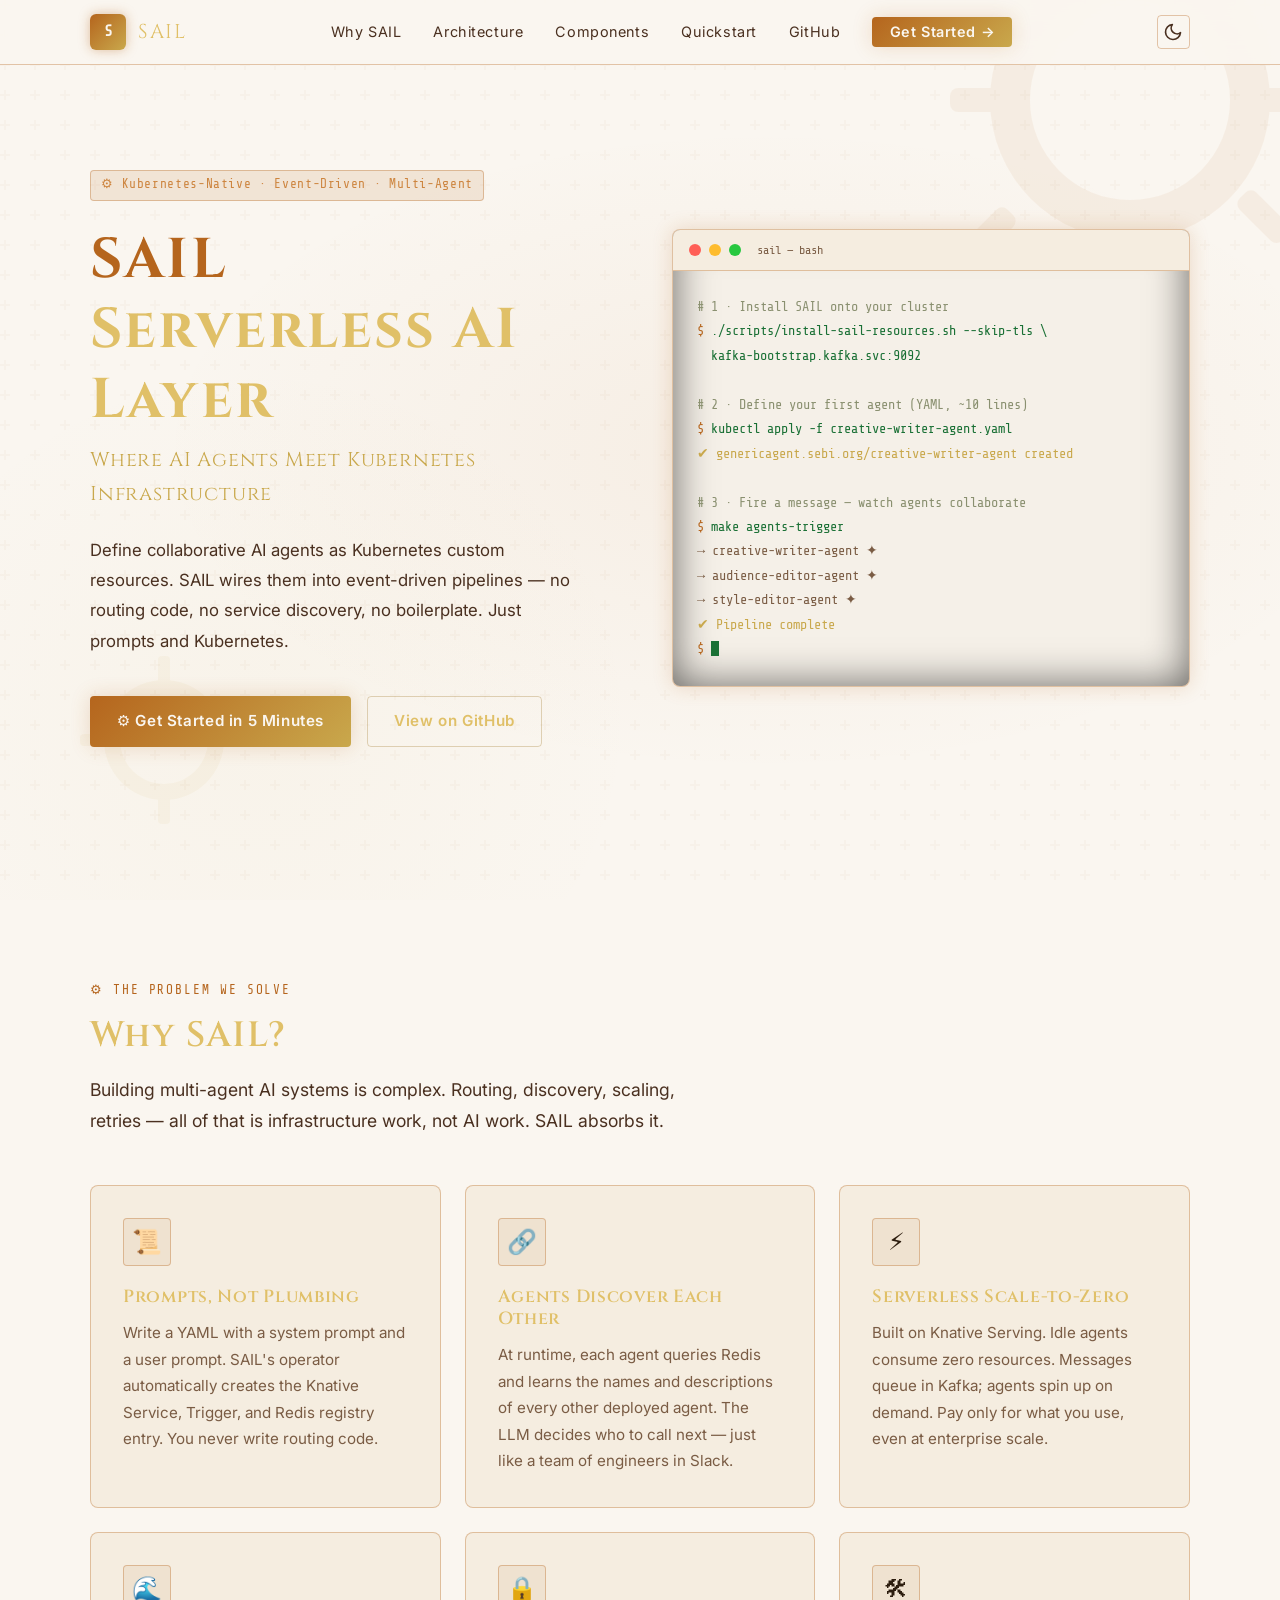
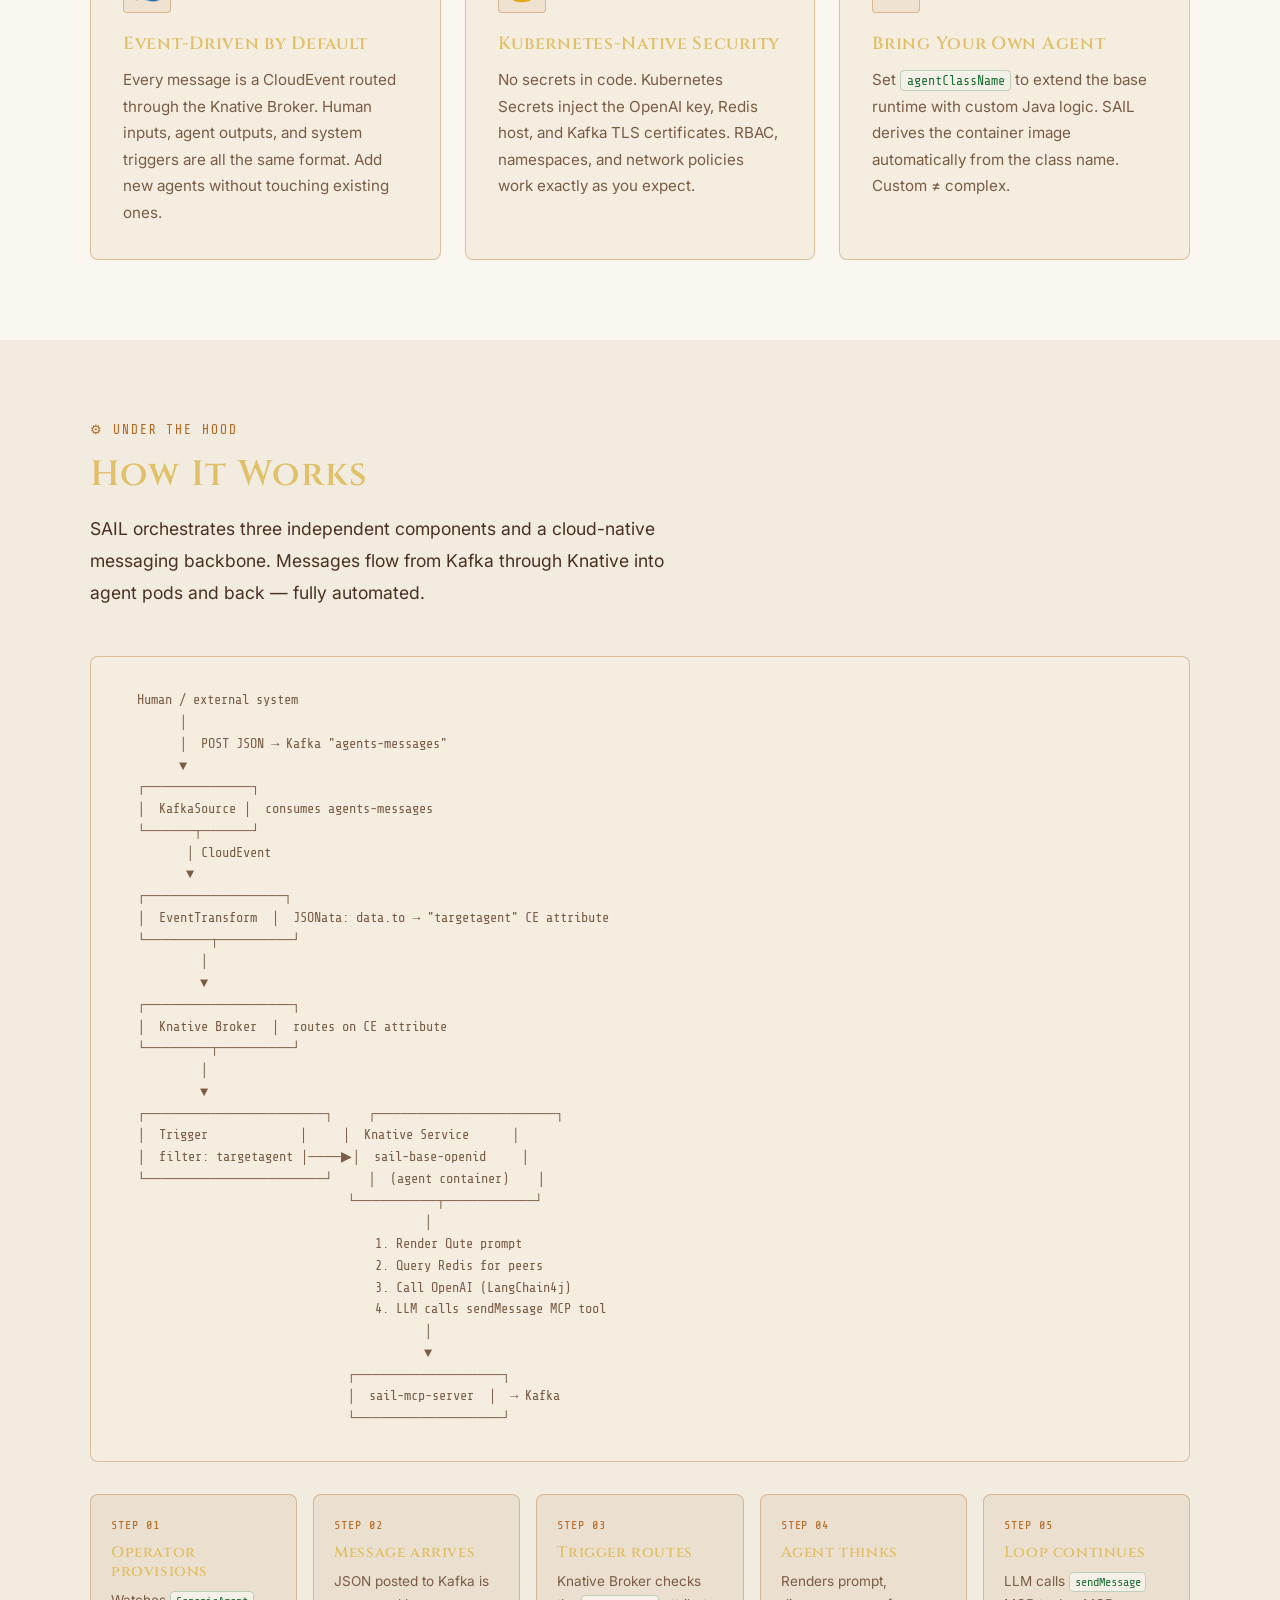
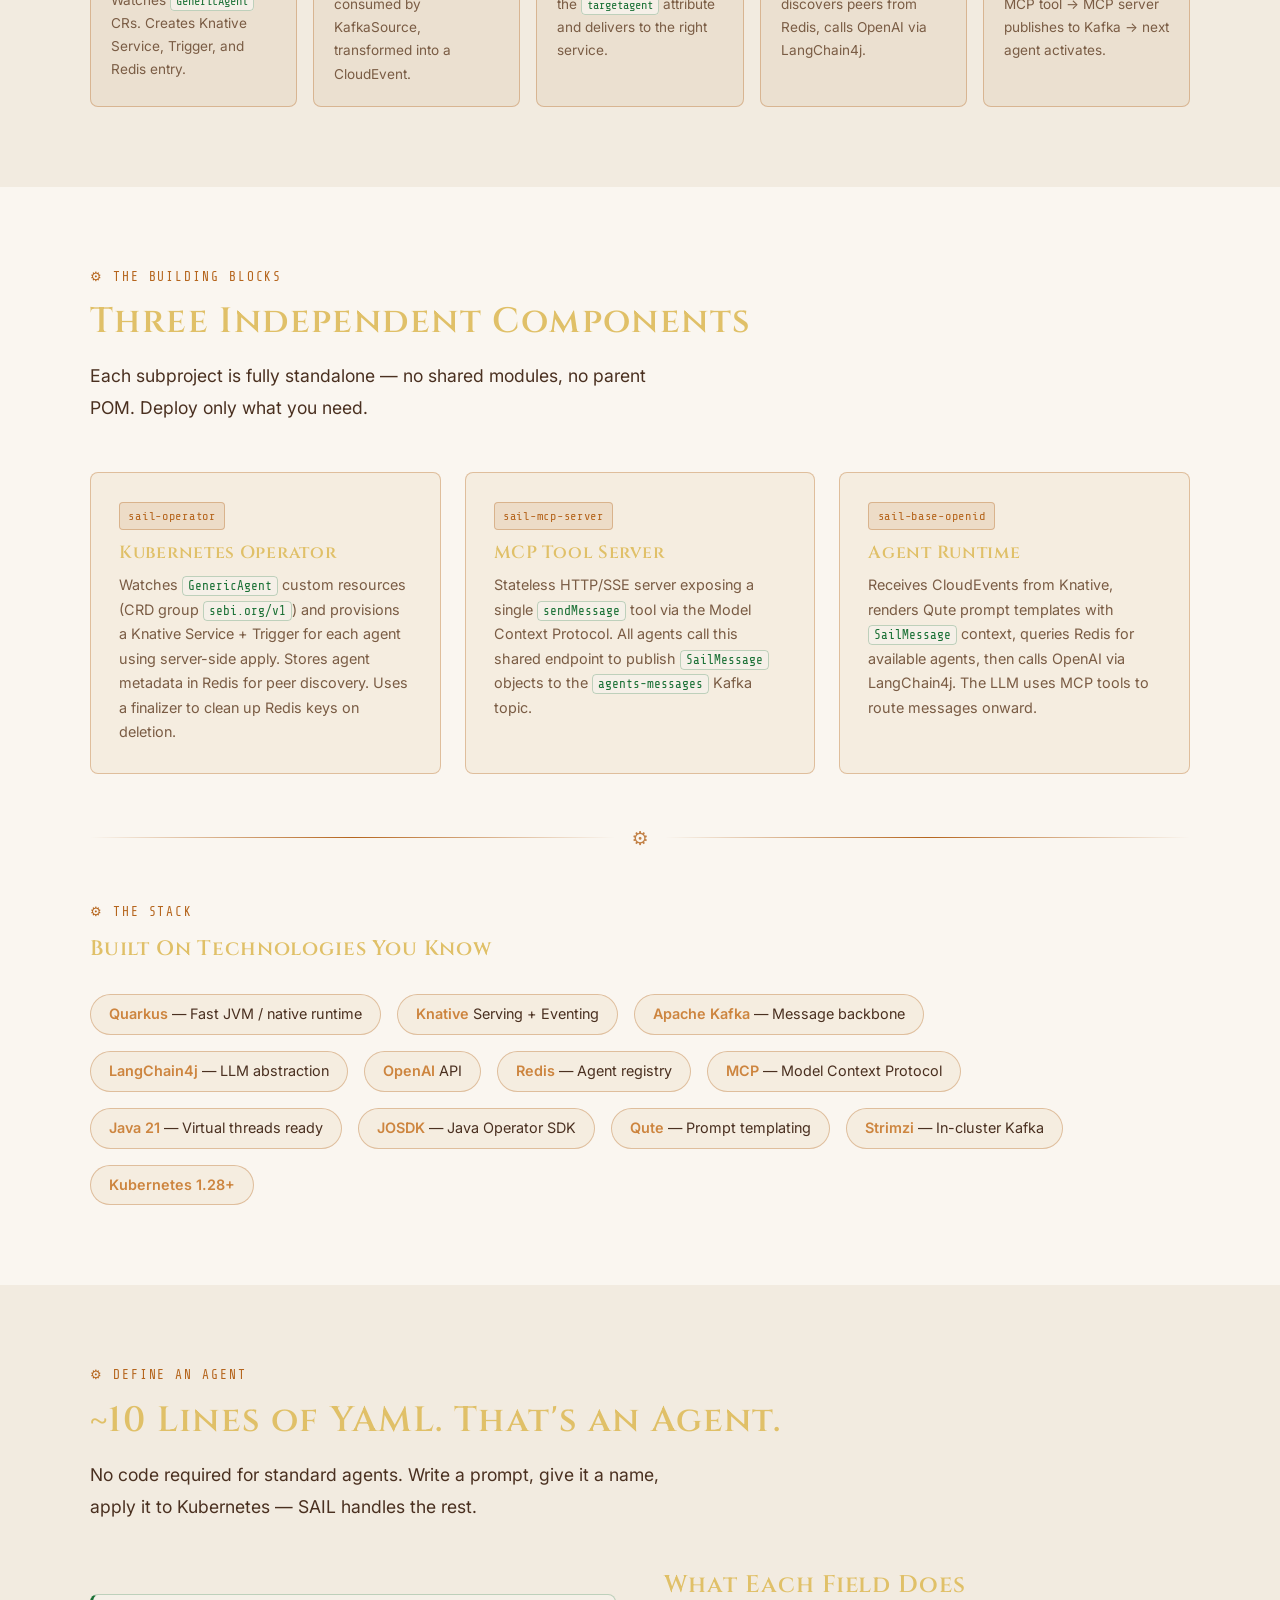
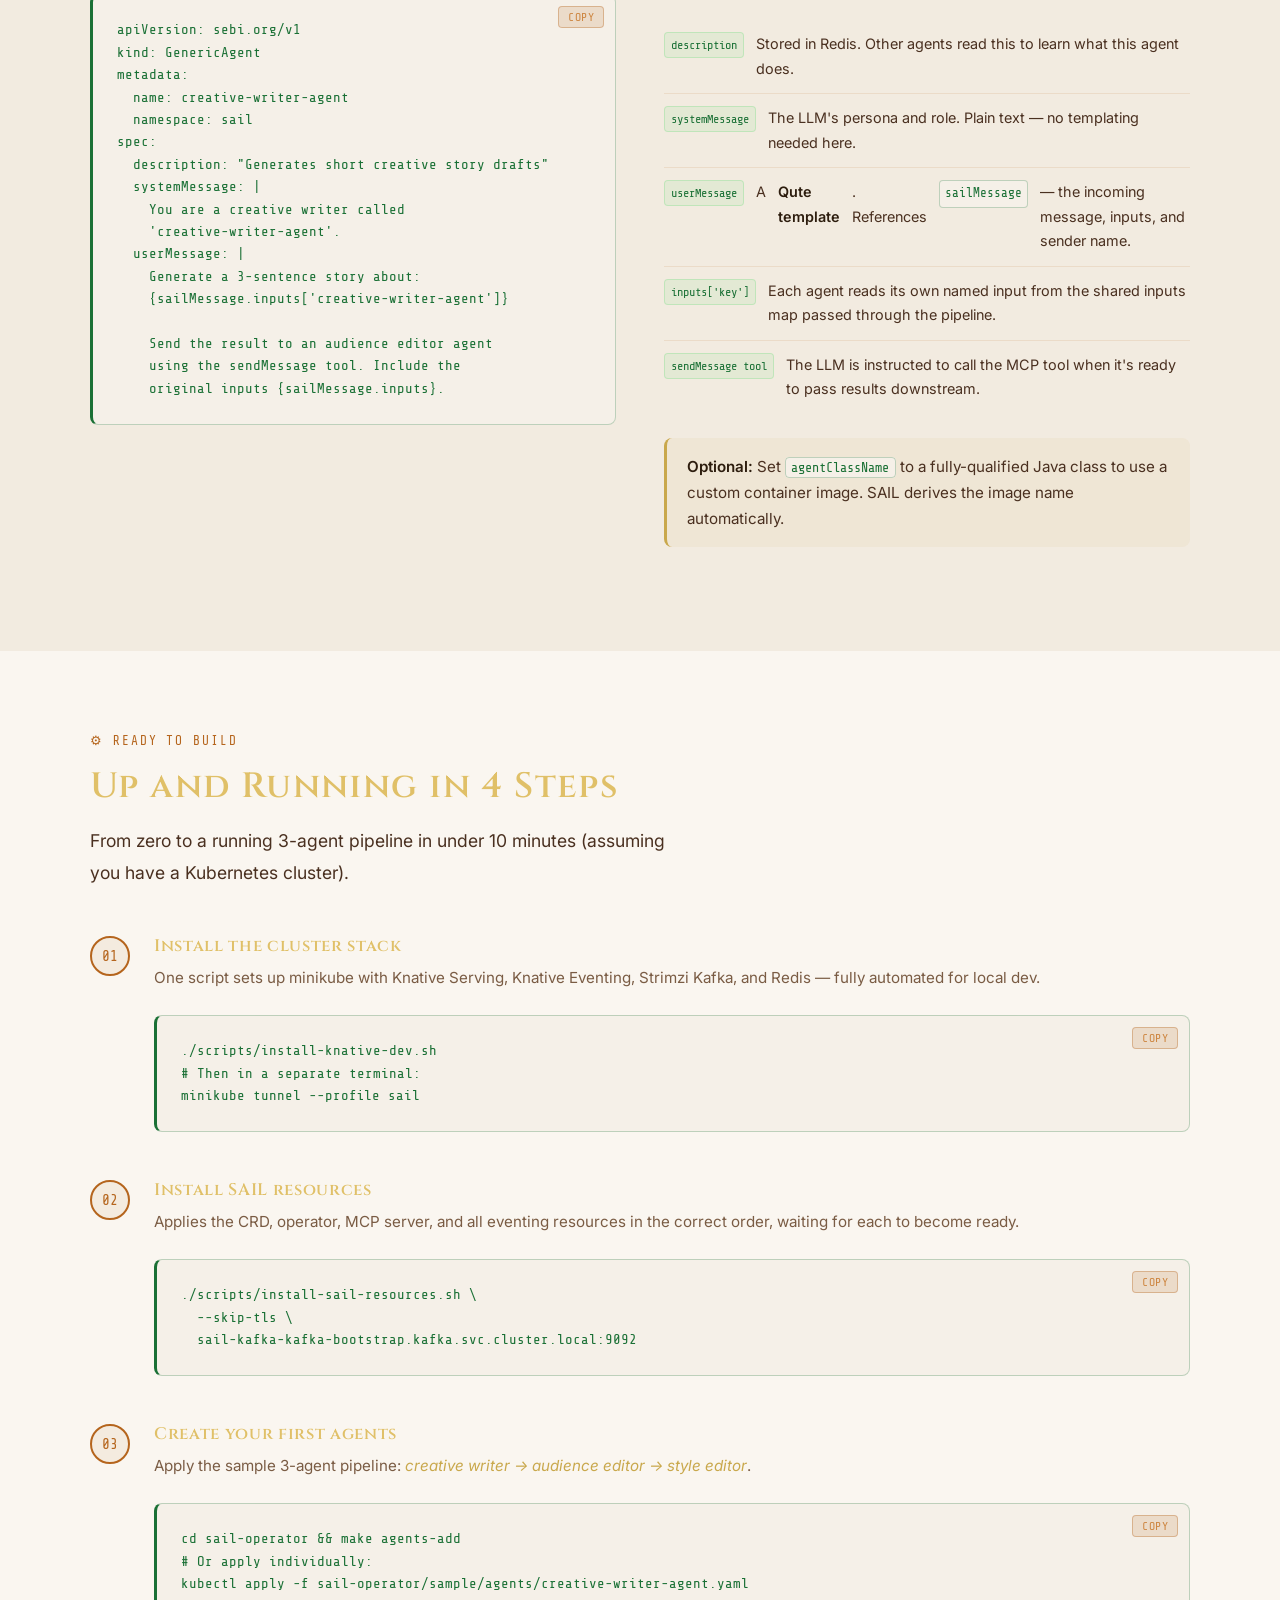
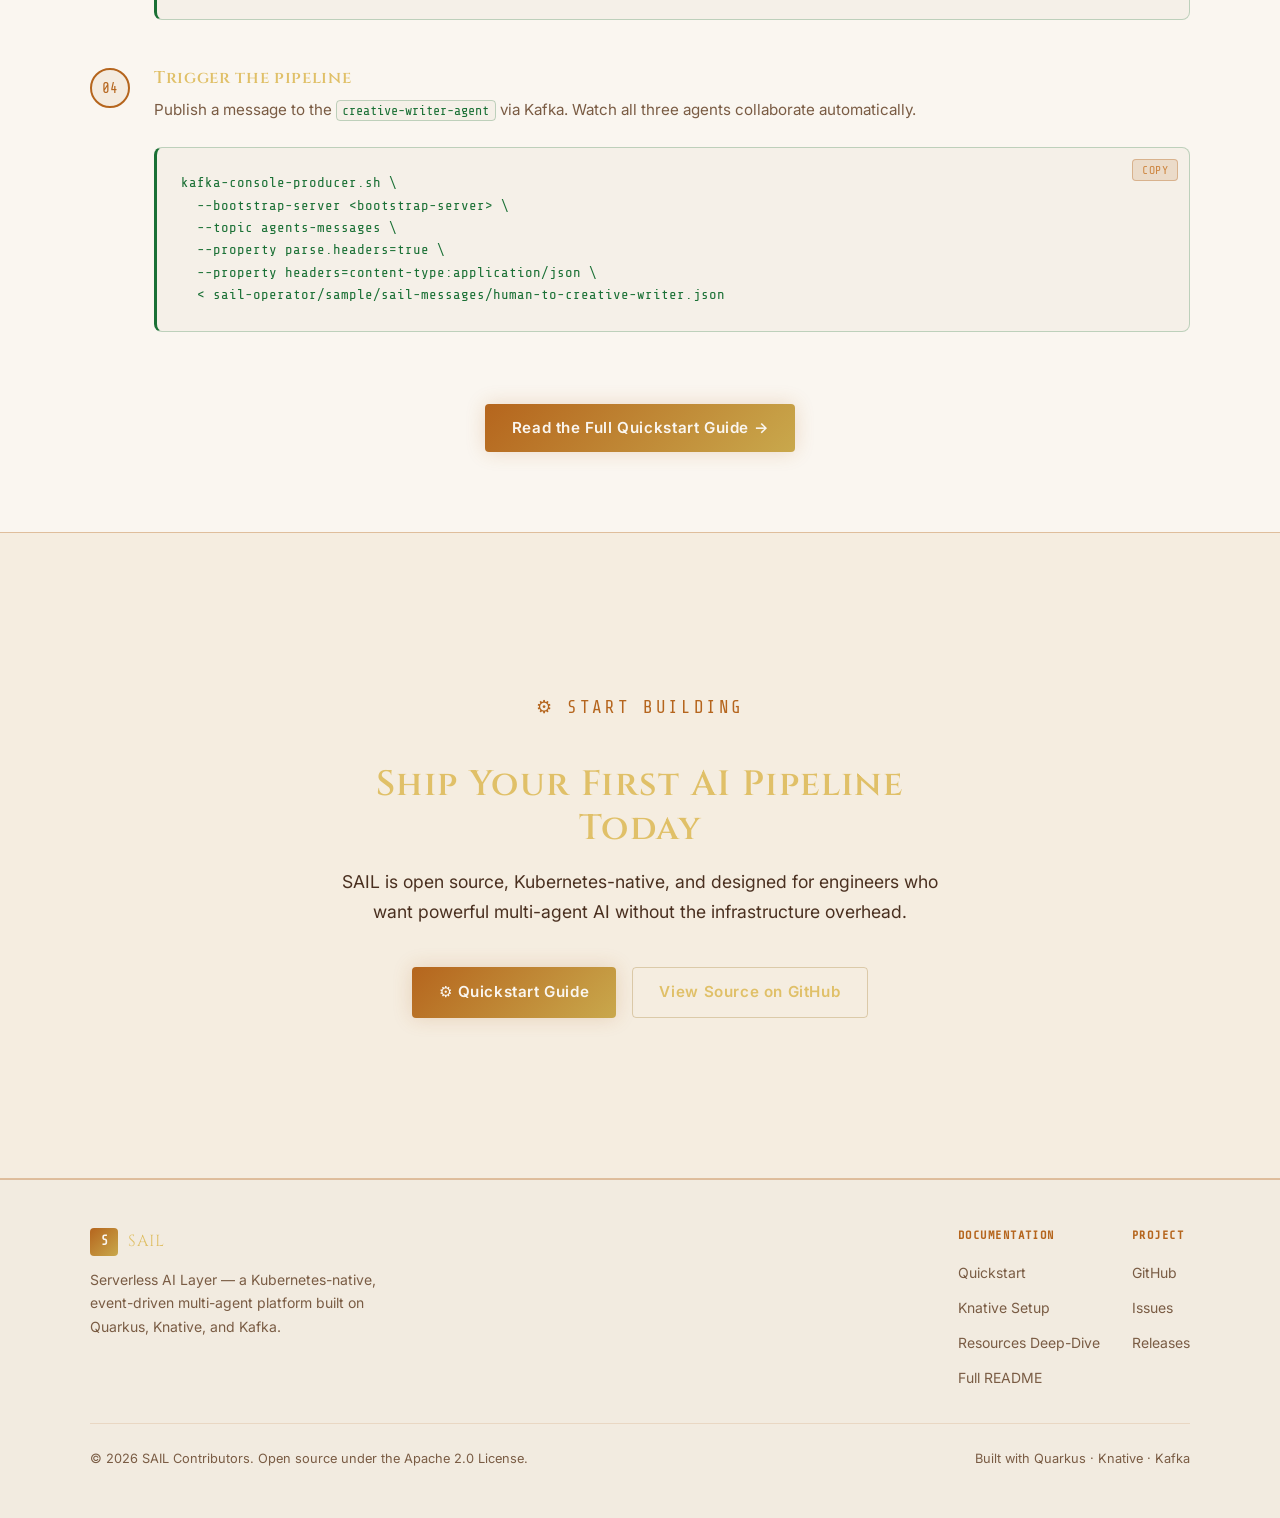
==== commit a46c7216: "Add light/dark mode toggle to SAIL website nav bar Co-authored-by: sebastienblanc <335133+sebastienb" ====
--- a/website/index.html
+++ b/website/index.html
@@ -10,6 +10,9 @@
   <meta property="og:type" content="website" />
   <link rel="stylesheet" href="assets/css/style.css" />
   <link rel="icon" href="data:image/svg+xml,<svg xmlns='http://www.w3.org/2000/svg' viewBox='0 0 100 100'><text y='.9em' font-size='90'>⚙️</text></svg>" />
+  <script>
+    (function(){var t=localStorage.getItem('sail-theme');if(t){document.documentElement.setAttribute('data-theme',t);}else if(window.matchMedia&&window.matchMedia('(prefers-color-scheme: light)').matches){document.documentElement.setAttribute('data-theme','light');}})();
+  </script>
 </head>
 <body>
 
@@ -29,6 +32,21 @@
         <li><a href="https://github.com/sail-oss/sail" target="_blank" rel="noopener">GitHub</a></li>
         <li><a href="quickstart.html" class="nav-cta">Get Started →</a></li>
       </ul>
+
+      <button class="theme-toggle" id="themeToggle" aria-label="Switch to light mode">
+        <!-- Sun icon — shown in dark mode -->
+        <svg class="theme-icon-sun" width="20" height="20" viewBox="0 0 24 24" fill="none" stroke="currentColor" stroke-width="2" stroke-linecap="round" stroke-linejoin="round" aria-hidden="true">
+          <circle cx="12" cy="12" r="5"/>
+          <line x1="12" y1="1" x2="12" y2="3"/><line x1="12" y1="21" x2="12" y2="23"/>
+          <line x1="4.22" y1="4.22" x2="5.64" y2="5.64"/><line x1="18.36" y1="18.36" x2="19.78" y2="19.78"/>
+          <line x1="1" y1="12" x2="3" y2="12"/><line x1="21" y1="12" x2="23" y2="12"/>
+          <line x1="4.22" y1="19.78" x2="5.64" y2="18.36"/><line x1="18.36" y1="5.64" x2="19.78" y2="4.22"/>
+        </svg>
+        <!-- Moon icon — shown in light mode -->
+        <svg class="theme-icon-moon" width="20" height="20" viewBox="0 0 24 24" fill="none" stroke="currentColor" stroke-width="2" stroke-linecap="round" stroke-linejoin="round" aria-hidden="true">
+          <path d="M21 12.79A9 9 0 1 1 11.21 3 7 7 0 0 0 21 12.79z"/>
+        </svg>
+      </button>
 
       <button class="nav-menu-toggle" id="menuToggle" aria-label="Toggle menu" aria-expanded="false">
         <svg width="22" height="22" viewBox="0 0 22 22" fill="currentColor">
--- a/website/assets/css/style.css
+++ b/website/assets/css/style.css
@@ -1050,3 +1050,86 @@
 .animate-delay-2 { animation-delay: 0.2s; }
 .animate-delay-3 { animation-delay: 0.3s; }
 .animate-delay-4 { animation-delay: 0.4s; }
+
+/* ── Theme Toggle Button ────────────────────────────────────── */
+.theme-toggle {
+  background: none;
+  border: 1px solid var(--border-copper);
+  cursor: pointer;
+  padding: 0.35rem;
+  color: var(--parchment-dim);
+  border-radius: var(--radius);
+  display: flex;
+  align-items: center;
+  justify-content: center;
+  flex-shrink: 0;
+  transition: color var(--transition), border-color var(--transition), background var(--transition);
+}
+.theme-toggle:hover {
+  color: var(--brass-light);
+  border-color: var(--brass);
+  background: rgba(201, 168, 76, 0.08);
+}
+
+/* Default (dark mode): show sun icon, hide moon */
+.theme-icon-moon { display: none; }
+
+/* Light mode: show moon icon, hide sun */
+[data-theme="light"] .theme-icon-sun  { display: none; }
+[data-theme="light"] .theme-icon-moon { display: block; }
+
+/* ── Light Mode Theme ───────────────────────────────────────── */
+[data-theme="light"] {
+  --bg-void:        #faf6f0;
+  --bg-dark:        #f2ebe0;
+  --bg-mid:         #ebe0d0;
+  --bg-panel:       #f5ede0;
+  --bg-panel-hover: #ecddd0;
+  --bg-code:        #f5f0e8;
+
+  --parchment:      #2d1d0e;
+  --parchment-dim:  #4a3020;
+  --parchment-muted:#7a5c44;
+
+  --green-term:     #1a7035;
+
+  --border-copper:  rgba(181, 101, 29, 0.35);
+  --border-brass:   rgba(160, 120, 40, 0.3);
+
+  --shadow-copper:  0 0 20px rgba(181, 101, 29, 0.2);
+  --shadow-brass:   0 0 30px rgba(201, 168, 76, 0.1);
+}
+
+/* Nav background in light mode (overrides hardcoded rgba) */
+[data-theme="light"] .nav {
+  background: rgba(250, 246, 240, 0.95);
+}
+
+/* Code/pre border color in light mode */
+[data-theme="light"] code {
+  border-color: rgba(26, 112, 53, 0.25);
+}
+[data-theme="light"] pre {
+  border-color: rgba(26, 112, 53, 0.25);
+  border-left-color: var(--green-term);
+}
+
+/* Terminal comment colour in light mode */
+[data-theme="light"] .terminal-comment { color: #8a9070; }
+
+/* Smooth transition when switching themes */
+body,
+.nav,
+.why-card,
+.component-card,
+.flow-step,
+.arch-diagram,
+.hero-terminal,
+.terminal-bar,
+.page-header,
+.footer,
+.cta-section,
+.stack-pill,
+.qs-sidebar {
+  transition: background-color 0.3s ease, border-color 0.3s ease, color 0.3s ease;
+}
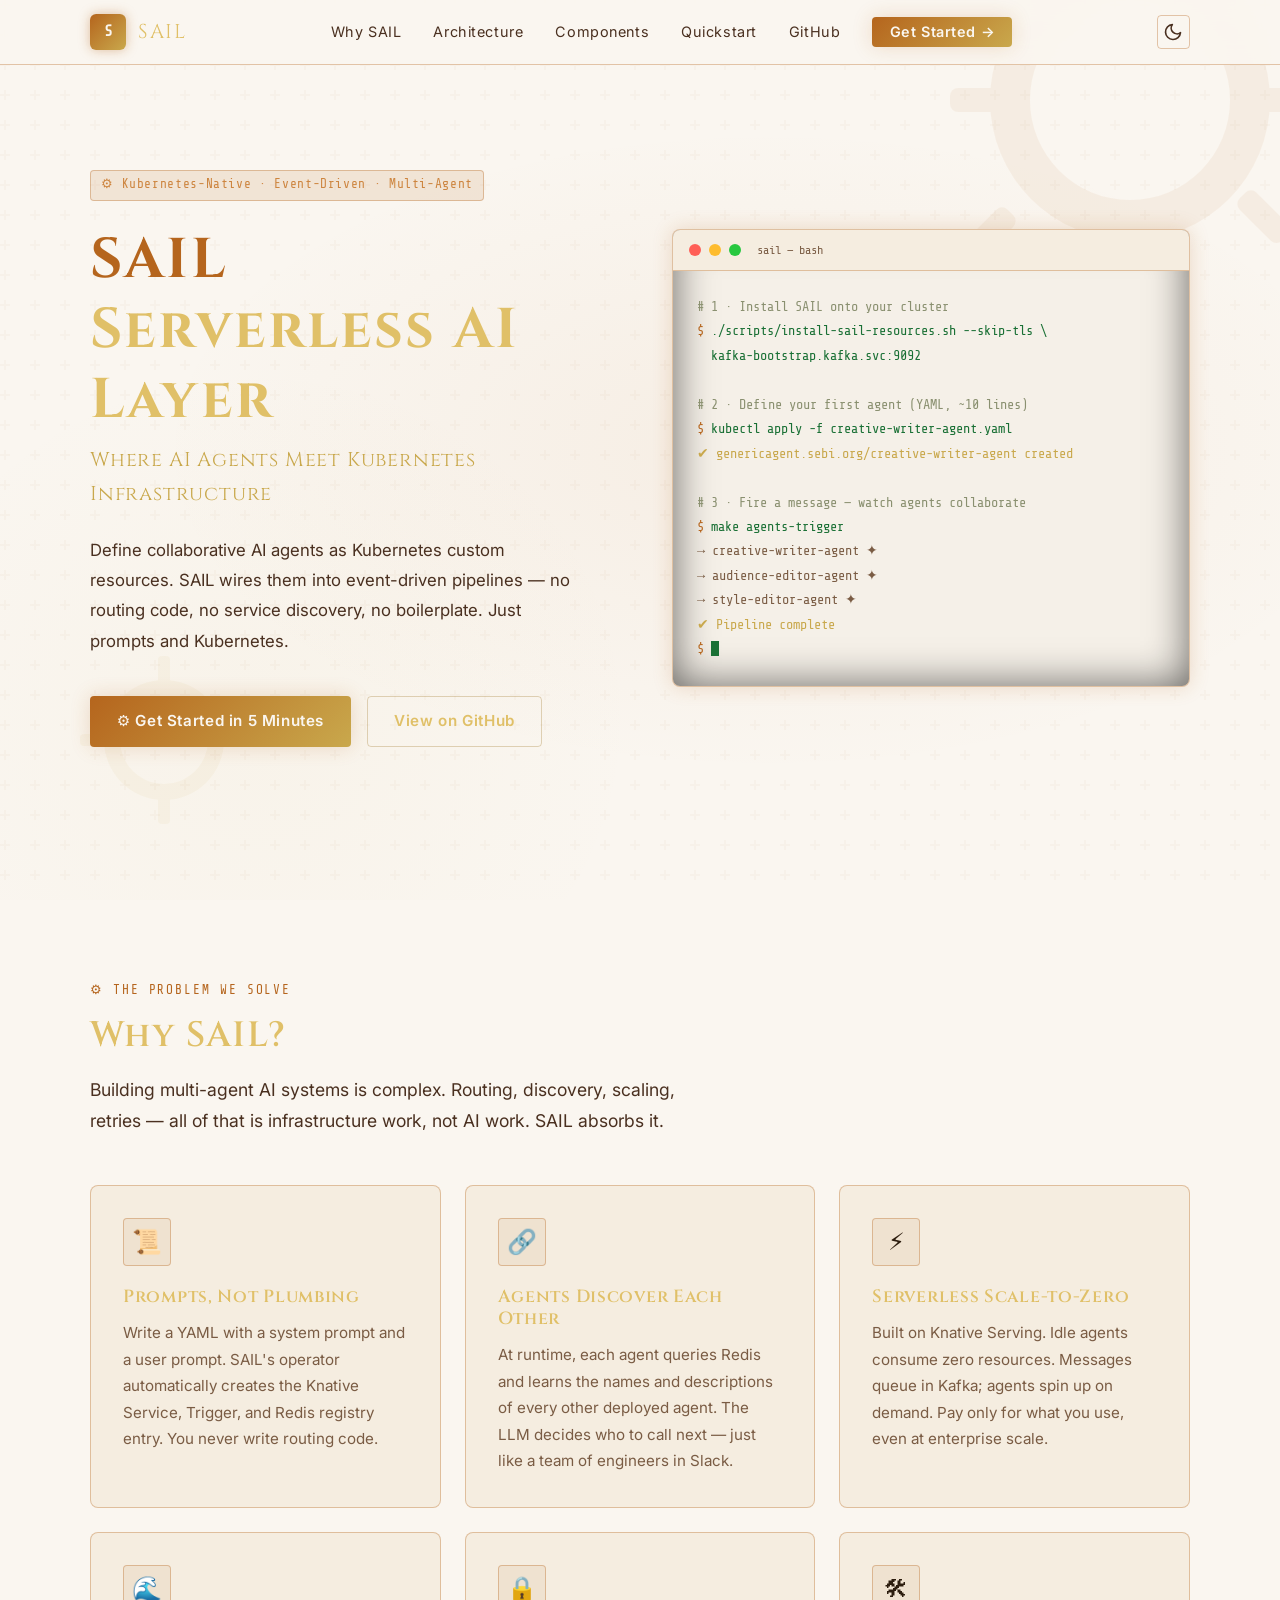
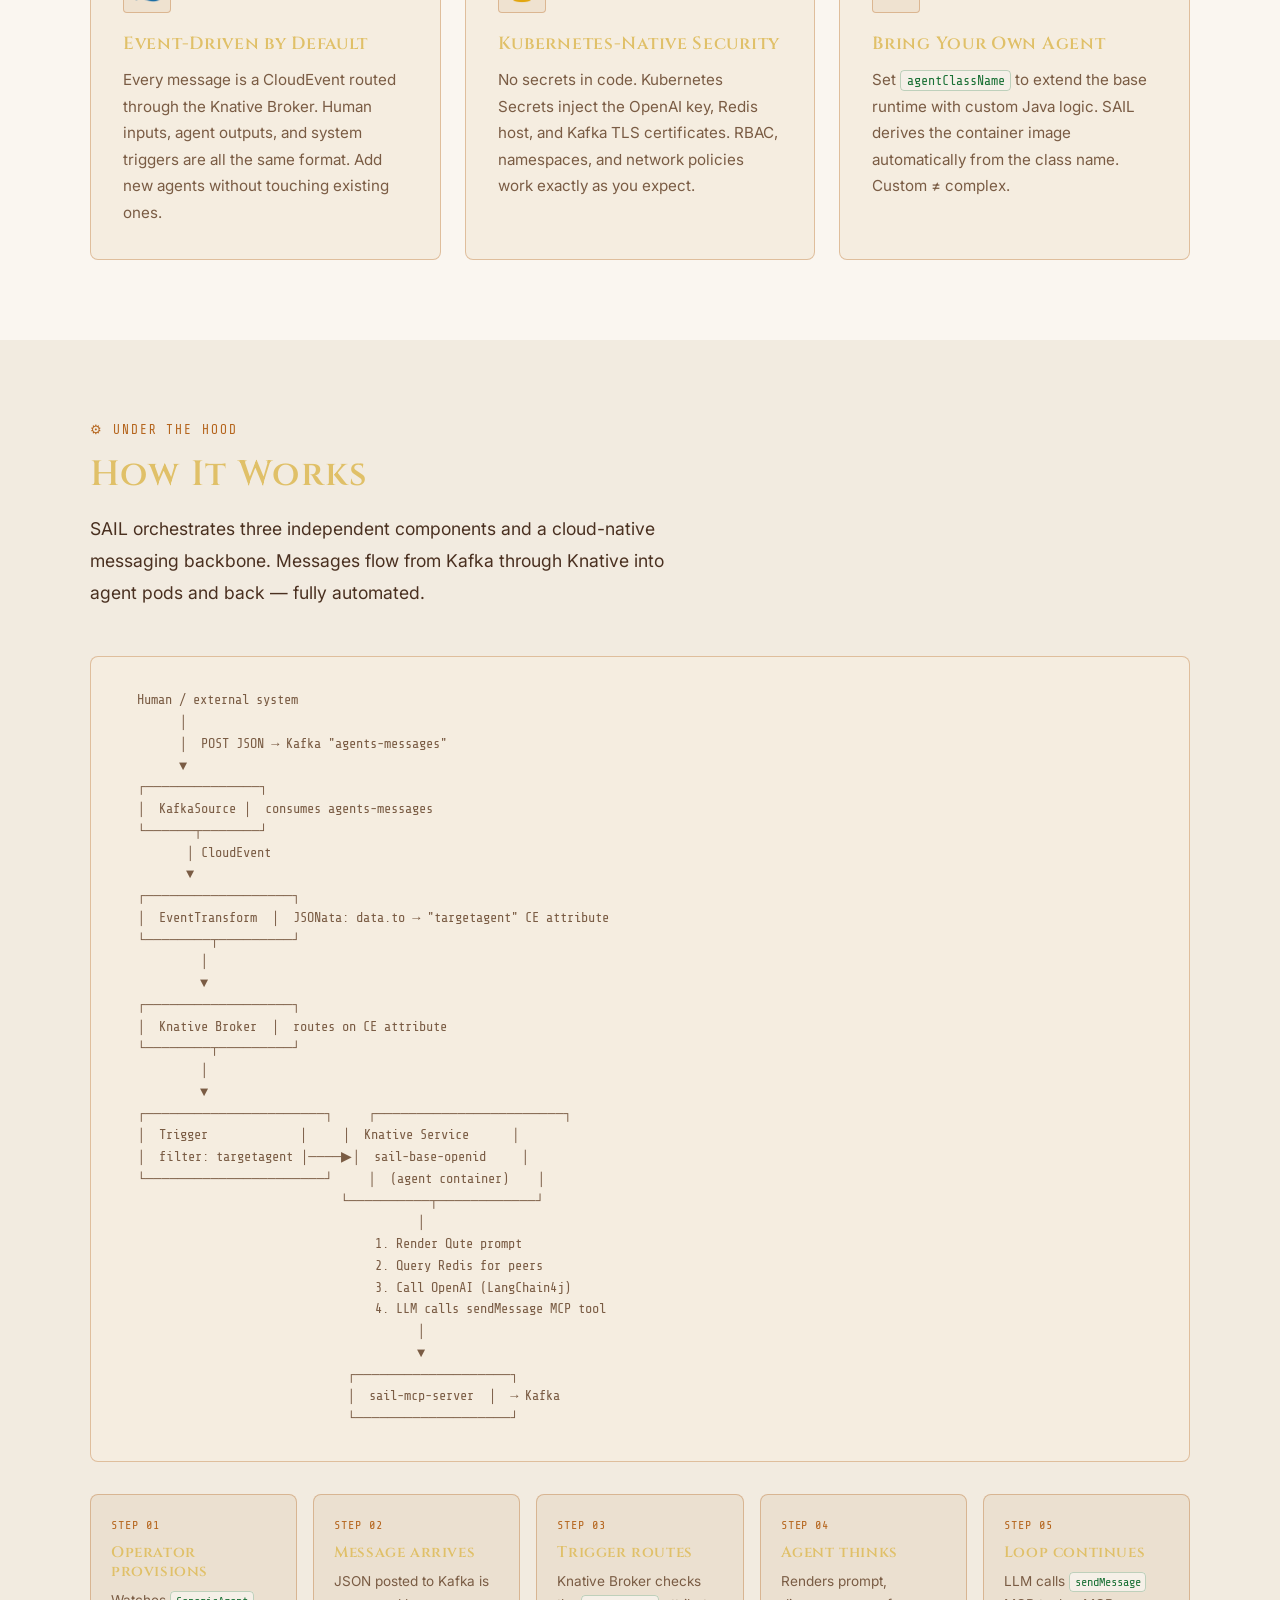
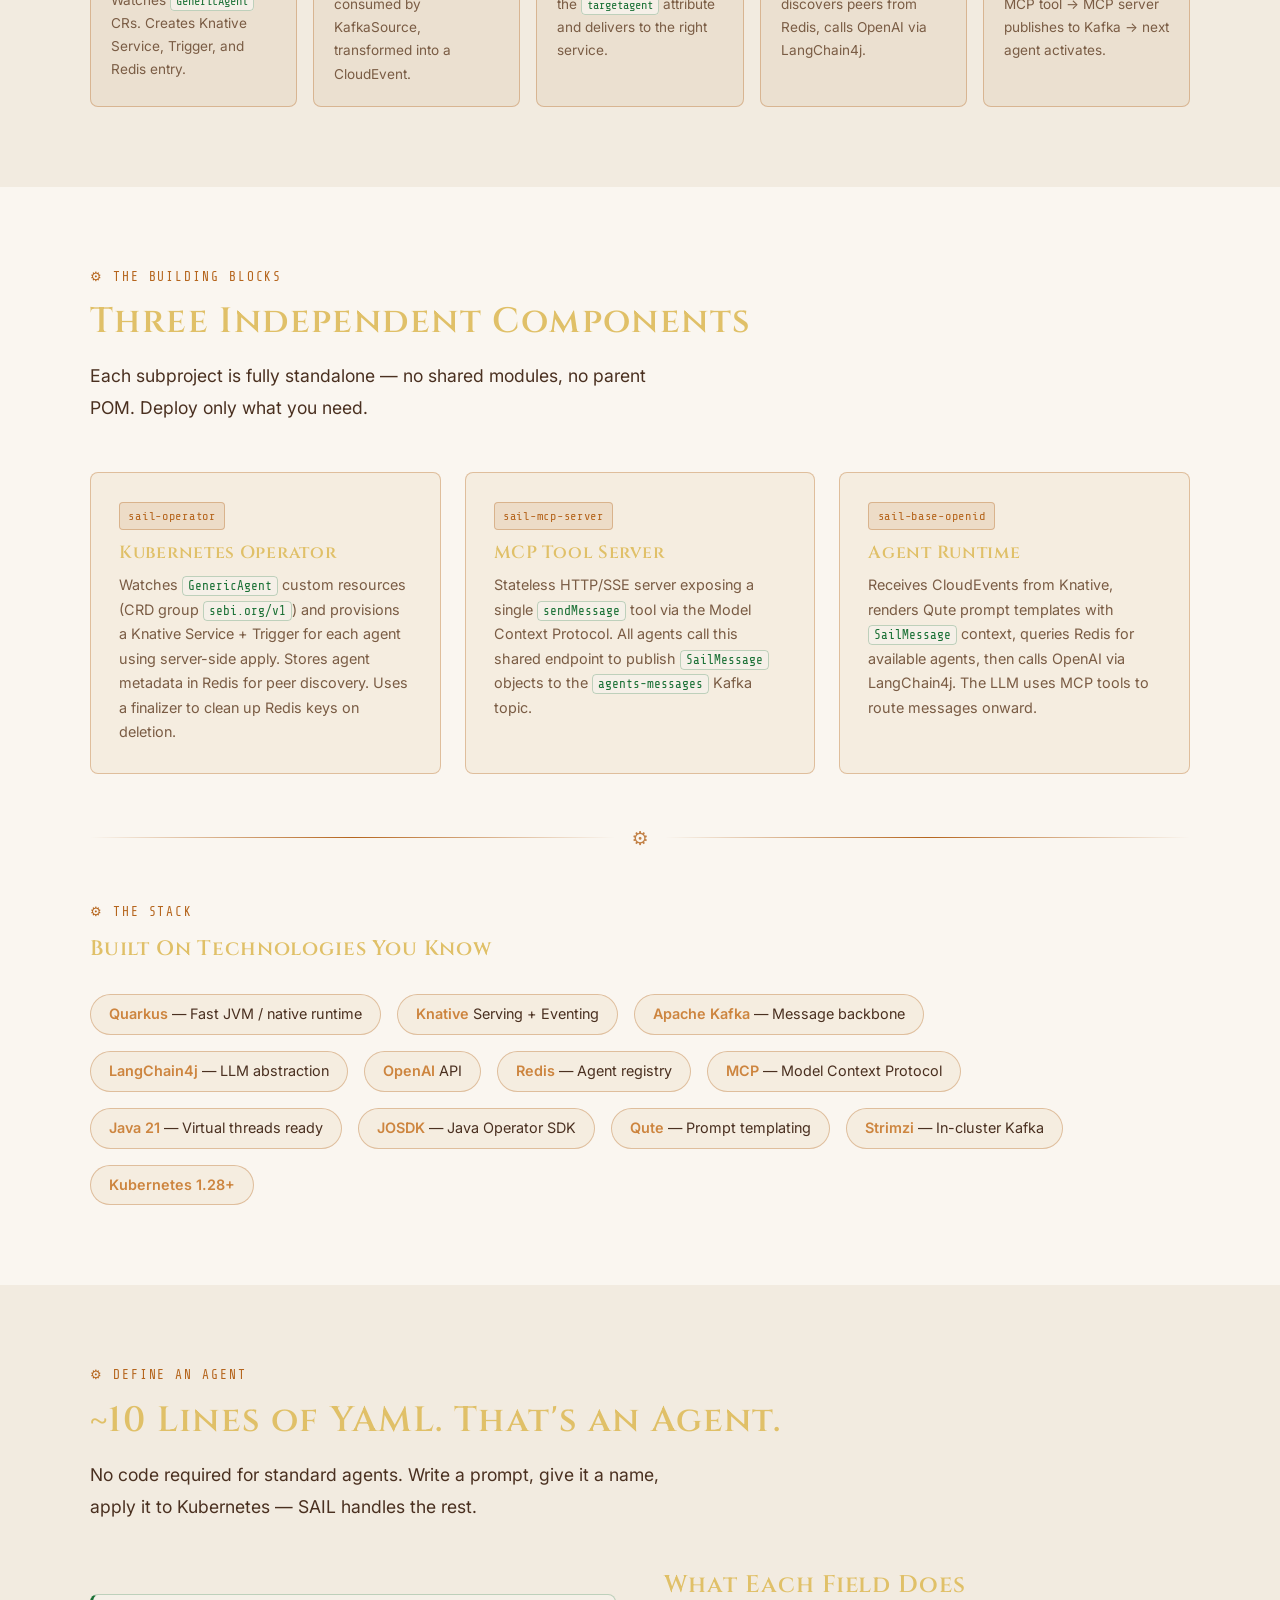
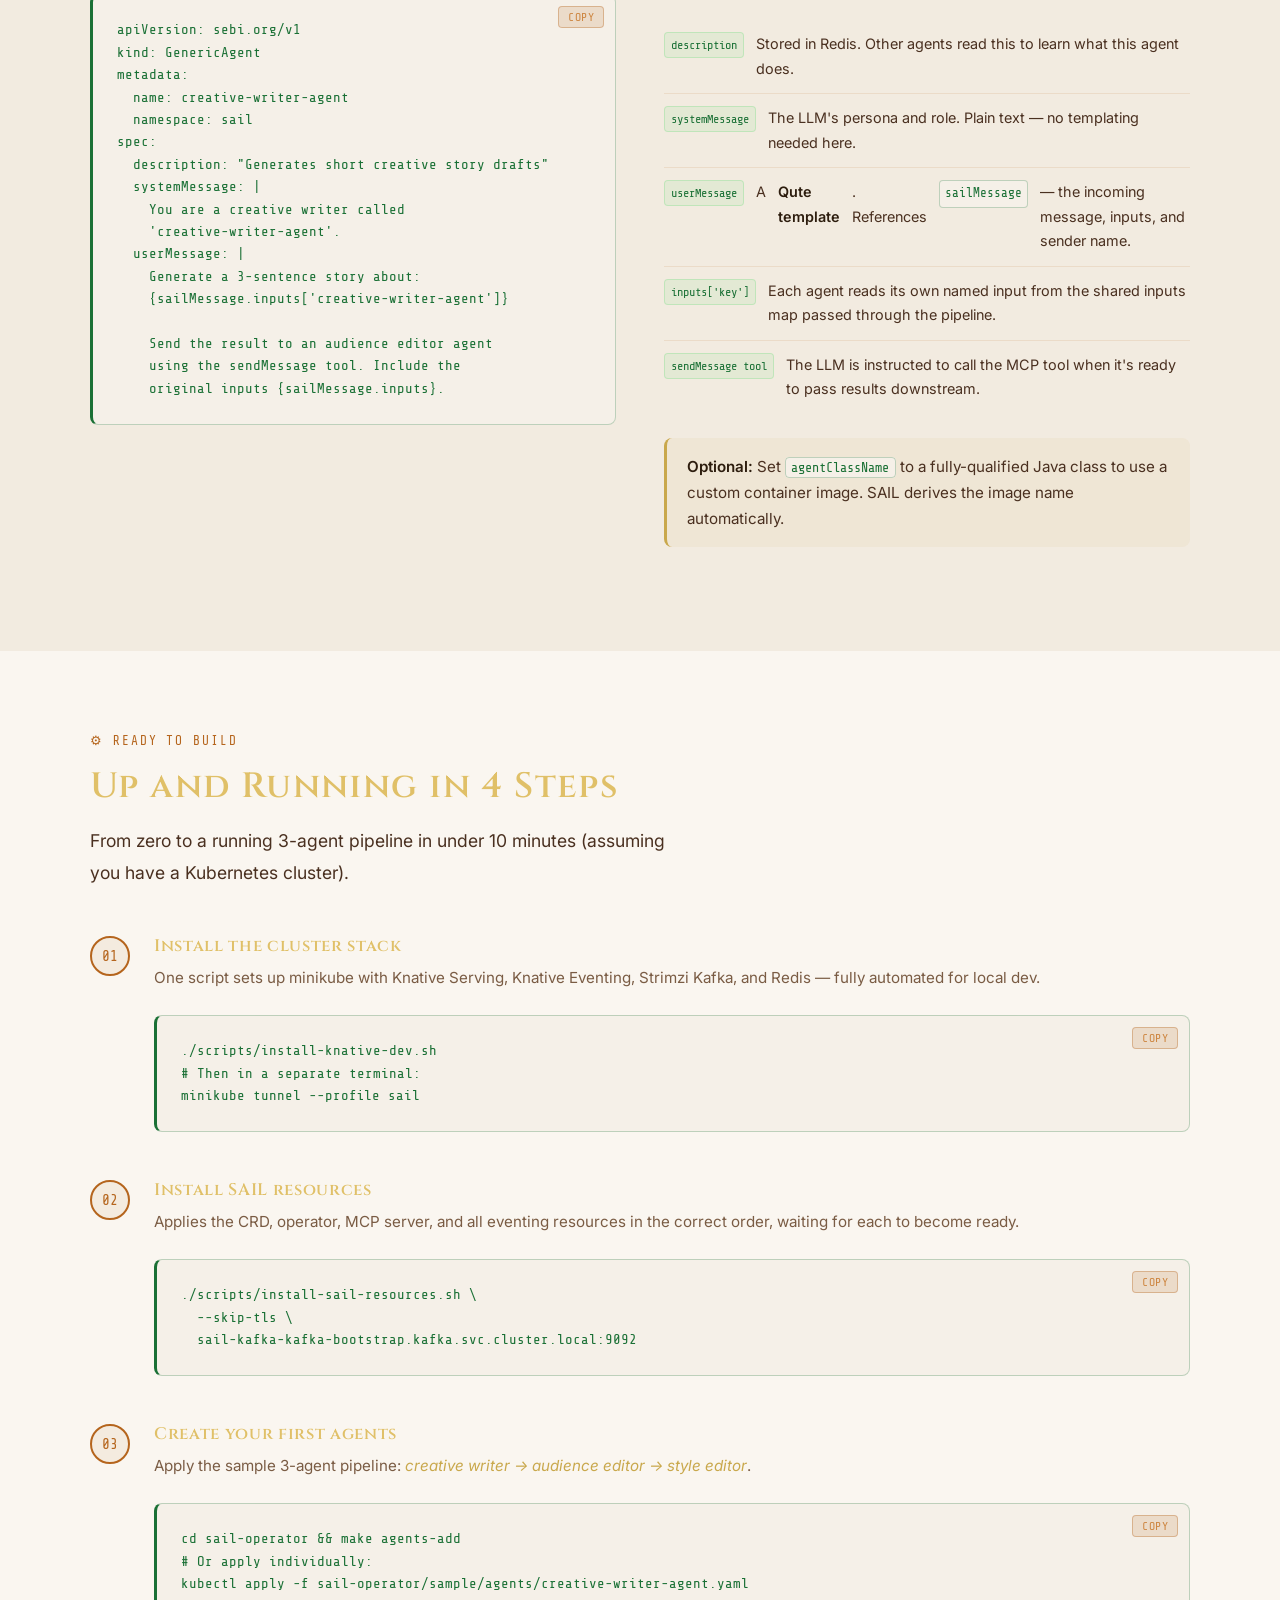
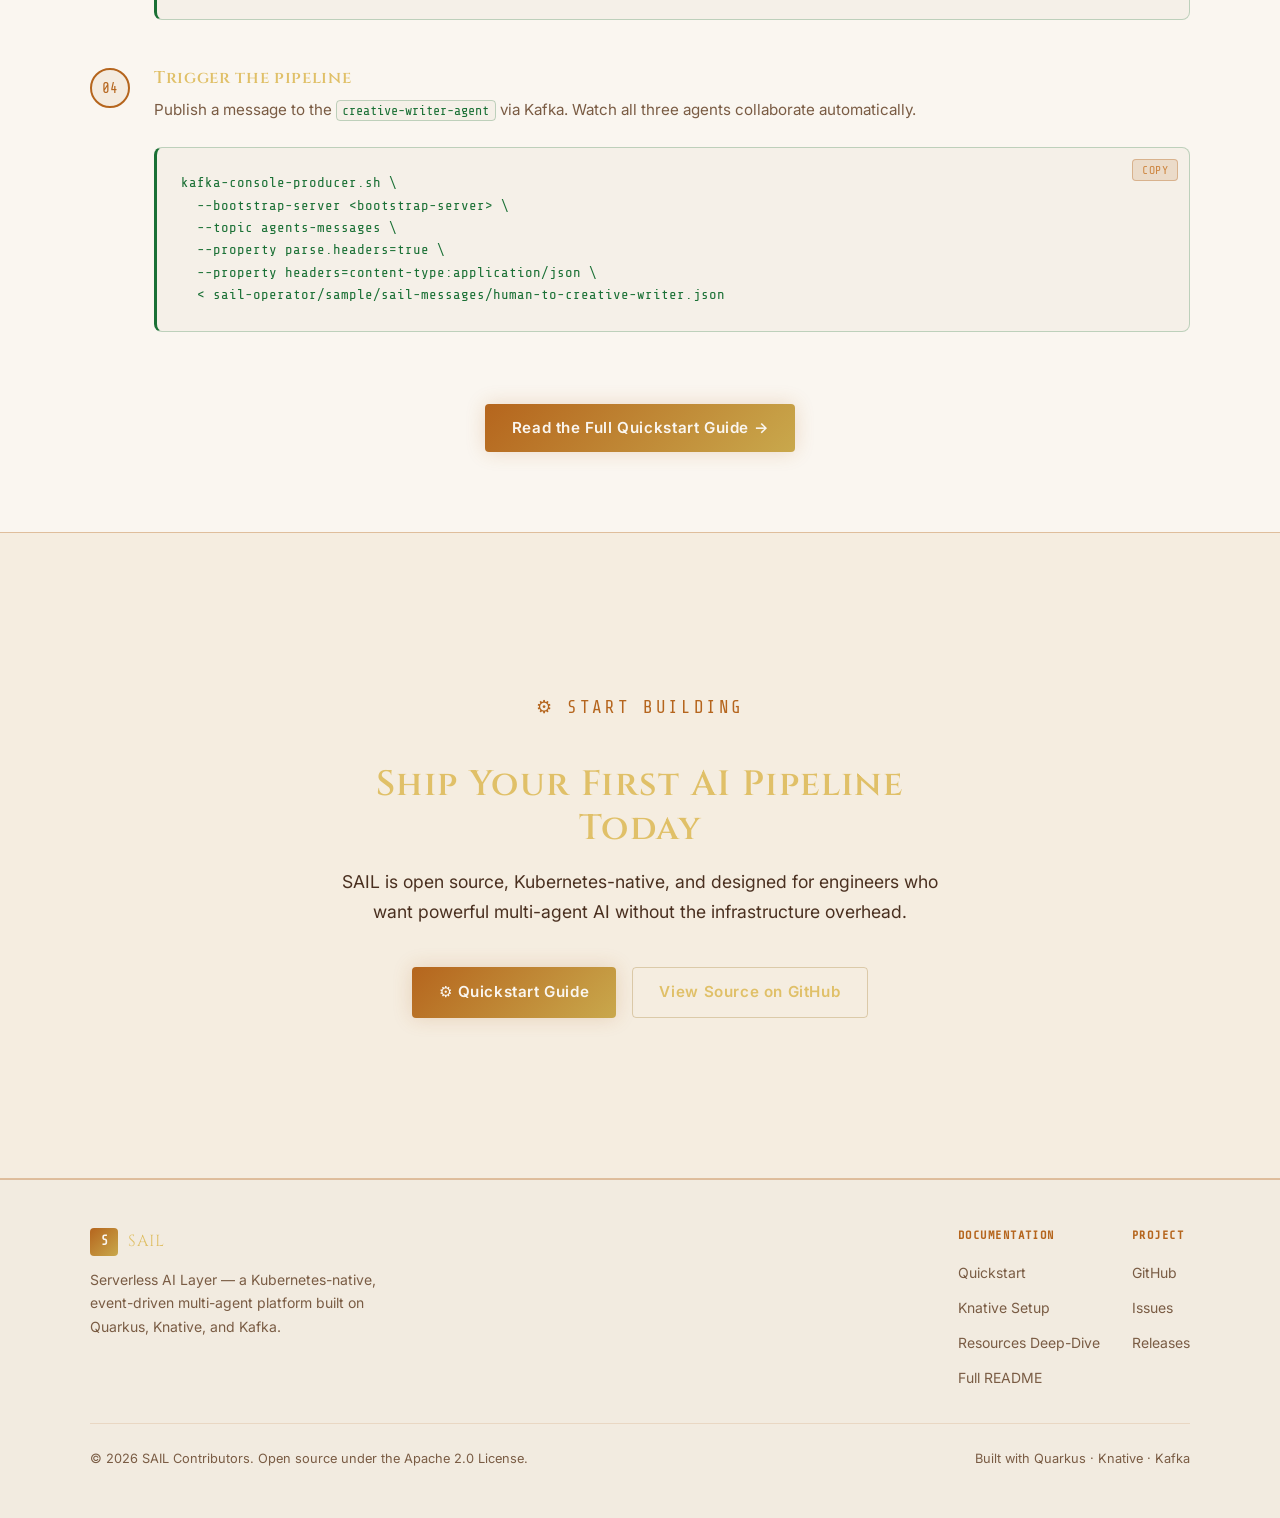
==== commit f4479695: "Fix misaligned ASCII box-drawing diagrams in README and website Co-authored-by: sebastienblanc <3351" ====
--- a/website/index.html
+++ b/website/index.html
@@ -226,12 +226,12 @@
         │
         │  POST JSON → Kafka "agents-messages"
         ▼
-  ┌─────────────┐
+  ┌──────────────┐
   │  KafkaSource │  consumes agents-messages
-  └──────┬──────┘
+  └──────┬───────┘
          │ CloudEvent
          ▼
-  ┌─────────────────┐
+  ┌──────────────────┐
   │  EventTransform  │  JSONata: data.to → "targetagent" CE attribute
   └────────┬─────────┘
            │
@@ -241,21 +241,21 @@
   └────────┬─────────┘
            │
            ▼
-  ┌──────────────────────┐     ┌──────────────────────┐
+  ┌──────────────────────┐     ┌───────────────────────┐
   │  Trigger             │     │  Knative Service      │
   │  filter: targetagent │────▶│  sail-base-openid     │
   └──────────────────────┘     │  (agent container)    │
-                                └──────────┬───────────┘
-                                           │
+                               └──────────┬────────────┘
+                                          │
                                     1. Render Qute prompt
                                     2. Query Redis for peers
                                     3. Call OpenAI (LangChain4j)
                                     4. LLM calls sendMessage MCP tool
-                                           │
-                                           ▼
-                                ┌──────────────────┐
+                                          │
+                                          ▼
+                                ┌───────────────────┐
                                 │  sail-mcp-server  │  → Kafka
-                                └──────────────────┘</pre>
+                                └───────────────────┘</pre>
       </div>
 
       <div class="arch-flow">
